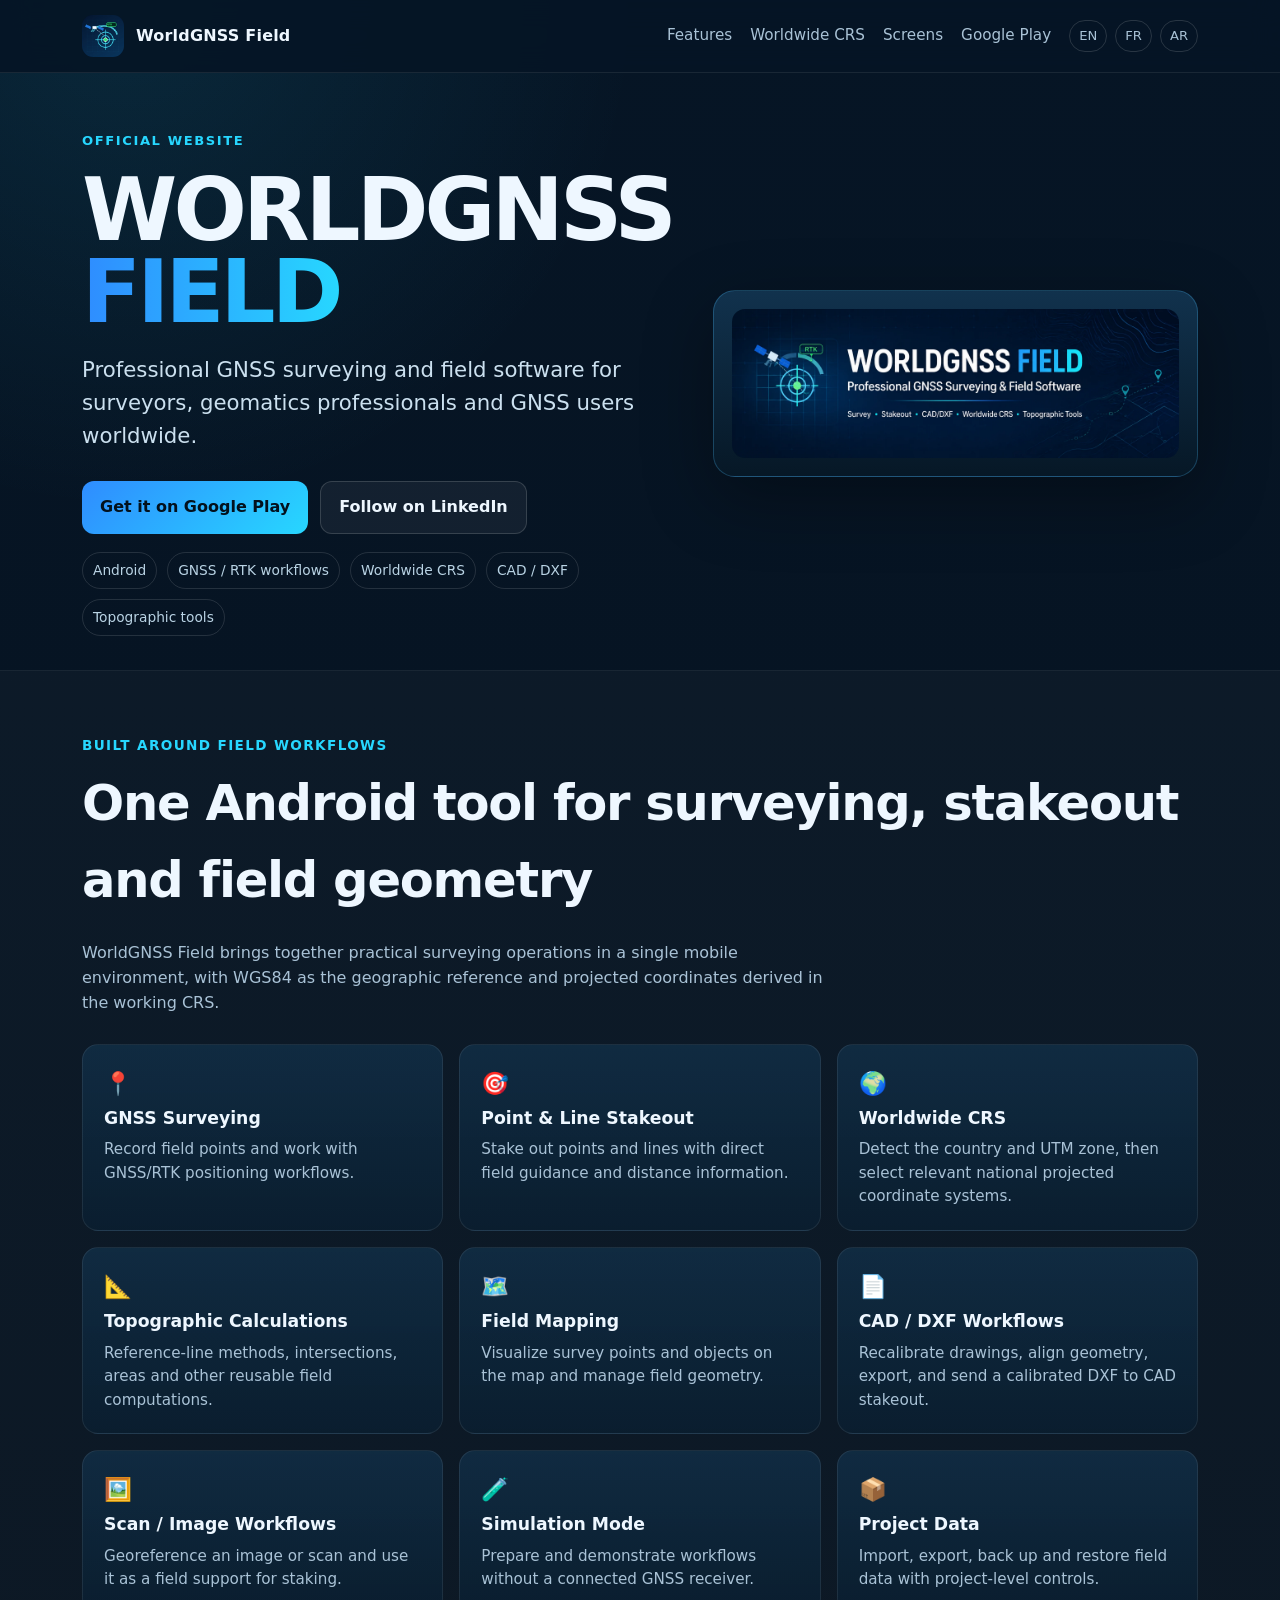
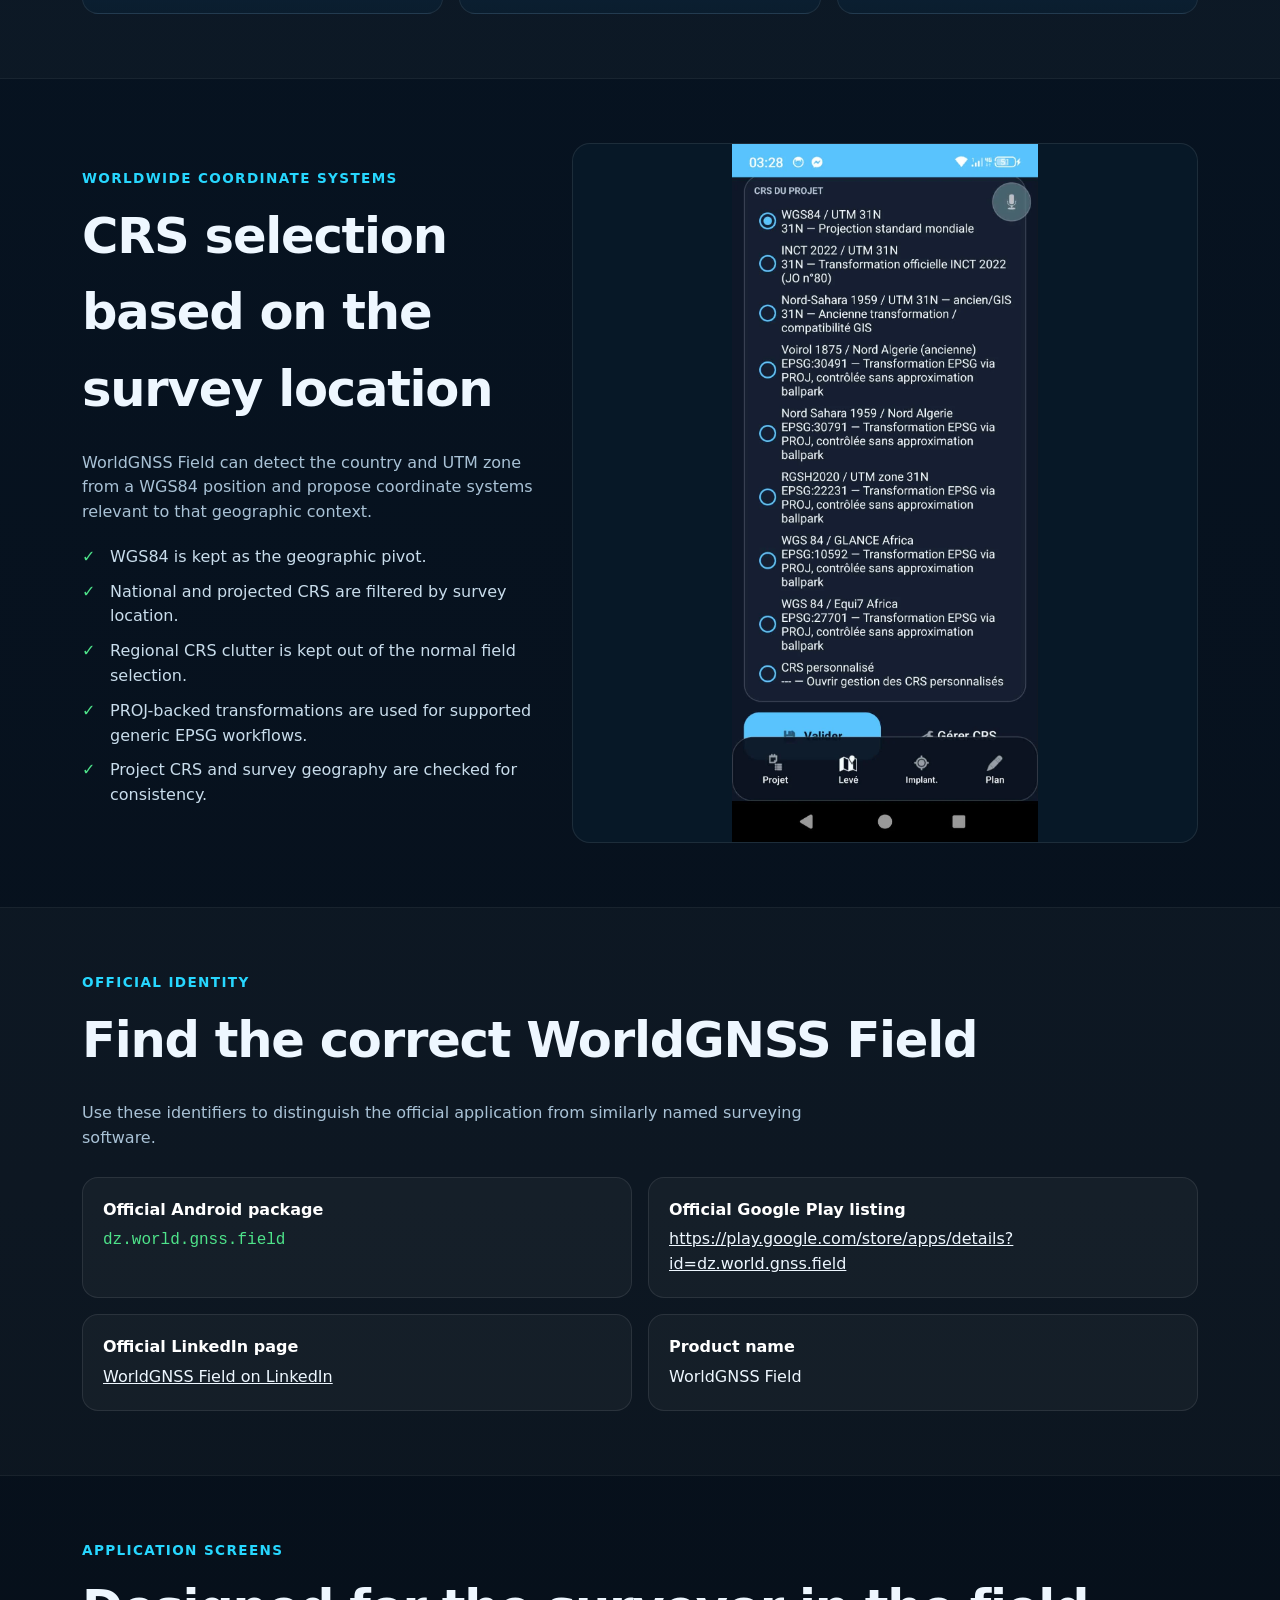
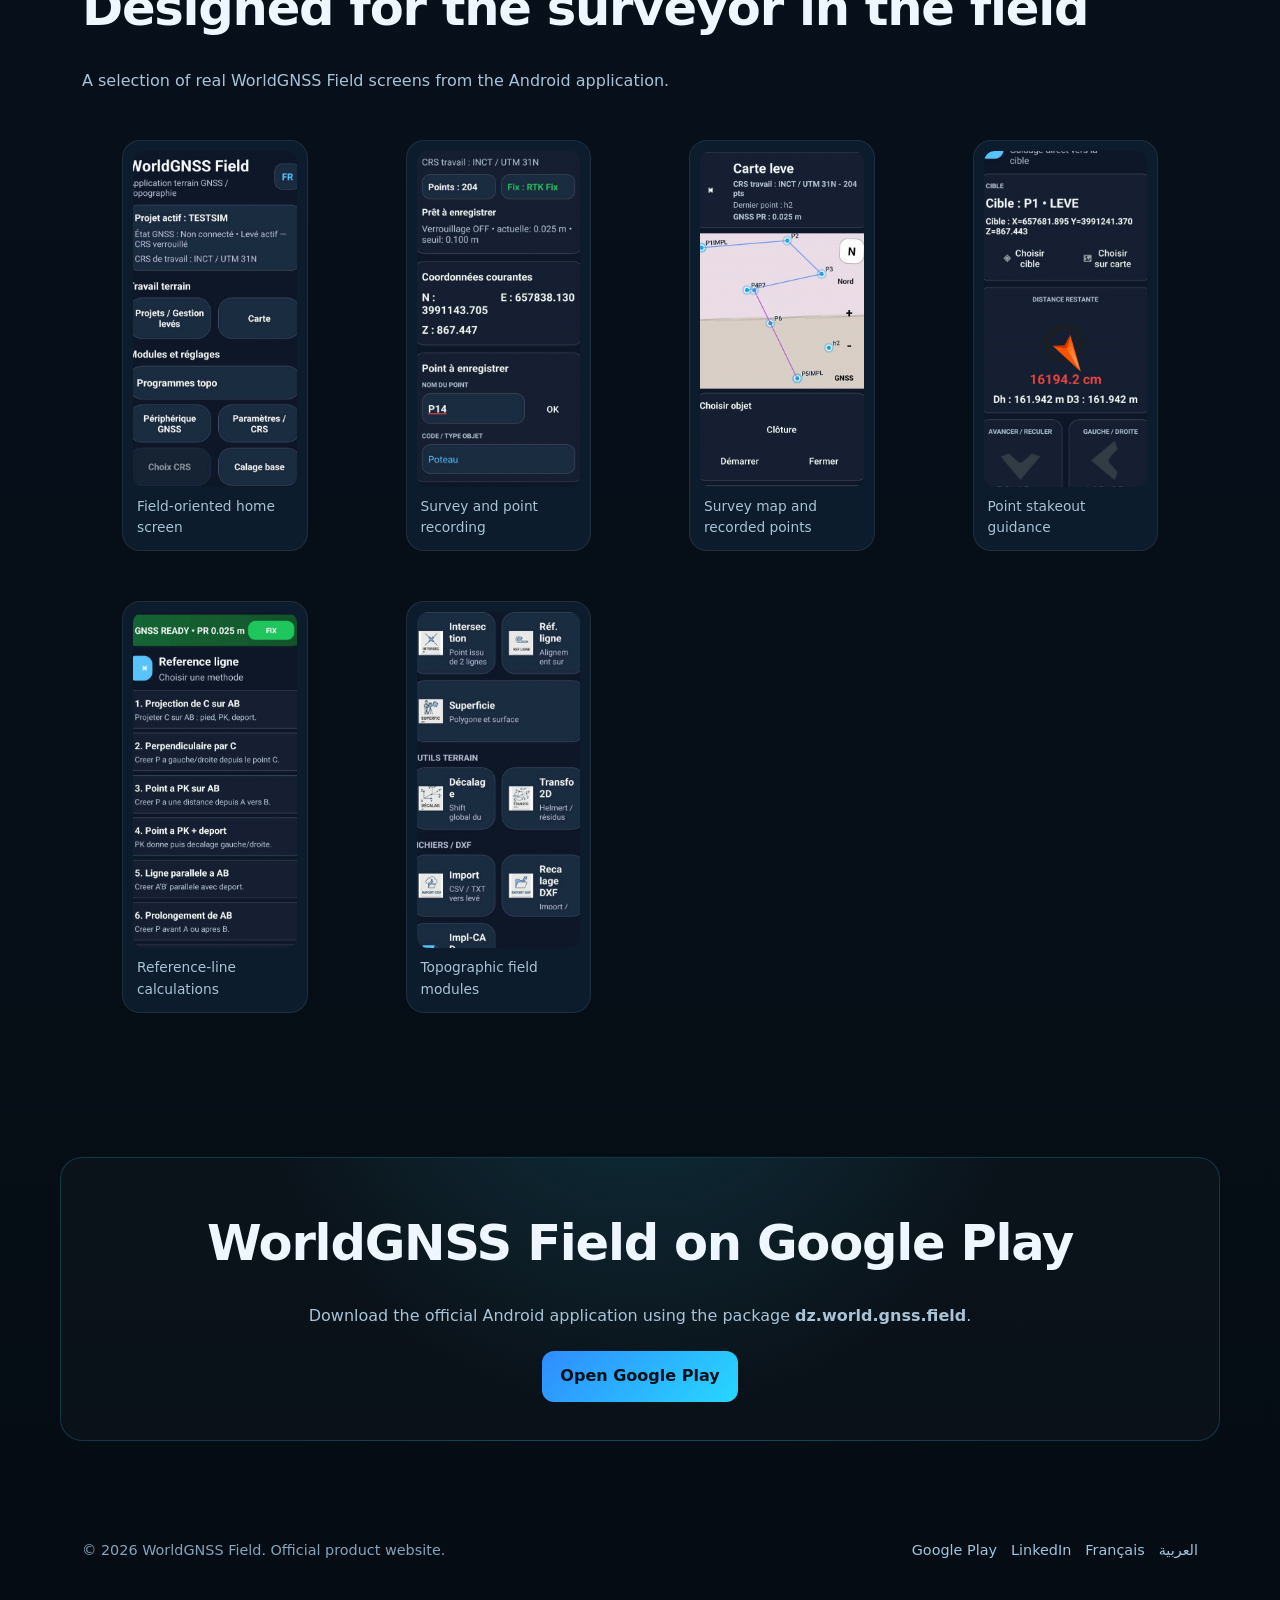
==== index.html @ f7dcfae2 "Add files via upload Publish official WorldGNSS Field website" ====
<!doctype html>
<html lang="en" class="">
<head>
  <meta charset="utf-8">
  <meta name="viewport" content="width=device-width,initial-scale=1">
  <title>WorldGNSS Field — Professional GNSS Surveying & Field Software</title>
  <meta name="description" content="Official WorldGNSS Field website. Android GNSS surveying, stakeout, worldwide CRS, CAD/DXF workflows, topographic calculations and field mapping.">
  <meta name="theme-color" content="#061525">
  <meta name="robots" content="index,follow,max-image-preview:large">
  <meta property="og:type" content="website">
  <meta property="og:title" content="WorldGNSS Field — Professional GNSS Surveying & Field Software">
  <meta property="og:description" content="Official WorldGNSS Field website. Android GNSS surveying, stakeout, worldwide CRS, CAD/DXF workflows, topographic calculations and field mapping.">
  <meta property="og:image" content="assets/img/worldgnss-banner.png">
  <meta property="og:site_name" content="WorldGNSS Field">
  <meta name="twitter:card" content="summary_large_image">
  <link rel="icon" href="favicon.png">
  <link rel="stylesheet" href="assets/css/style.css">
  <link rel="alternate" hreflang="en" href="index.html">
  <link rel="alternate" hreflang="fr" href="fr.html">
  <link rel="alternate" hreflang="ar" href="ar.html">
  <link rel="alternate" hreflang="x-default" href="index.html">
  <script type="application/ld+json">
{
  "@context": "https://schema.org",
  "@type": "SoftwareApplication",
  "name": "WorldGNSS Field",
  "applicationCategory": "BusinessApplication",
  "applicationSubCategory": "Surveying and Geomatics",
  "operatingSystem": "Android",
  "description": "Professional Android field software for GNSS surveying, stakeout, worldwide coordinate reference systems, CAD/DXF workflows, topographic calculations and field mapping.",
  "downloadUrl": "https://play.google.com/store/apps/details?id=dz.world.gnss.field",
  "installUrl": "https://play.google.com/store/apps/details?id=dz.world.gnss.field",
  "sameAs": [
    "https://play.google.com/store/apps/details?id=dz.world.gnss.field",
    "https://www.linkedin.com/company/worldgnss-field-app/"
  ],
  "identifier": {
    "@type": "PropertyValue",
    "propertyID": "Android package",
    "value": "dz.world.gnss.field"
  }
}
  </script>
</head>
<body class="">

<header class="topbar">
  <div class="wrap nav">
    <a class="brand" href="index.html">
      <img src="assets/img/worldgnss-icon.webp" alt="WorldGNSS Field icon">
      <span>WorldGNSS Field</span>
    </a>
    <nav class="navlinks" aria-label="Main navigation">
      <a href="#features">Features</a>
      <a href="#crs">Worldwide CRS</a>
      <a href="#screens">Screens</a>
      <a class="keep" href="https://play.google.com/store/apps/details?id=dz.world.gnss.field" rel="noopener">Google Play</a>
      <span class="langs">
        <a href="index.html">EN</a><a href="fr.html">FR</a><a href="ar.html">AR</a>
      </span>
    </nav>
  </div>
</header>

<main>
<section class="hero"><div class="wrap hero-grid">
  <div>
    <div class="eyebrow">Official website</div>
    <h1>WORLDGNSS <span>FIELD</span></h1>
    <p class="lead">Professional GNSS surveying and field software for surveyors, geomatics professionals and GNSS users worldwide.</p>
    <div class="cta">
      <a class="btn primary" href="https://play.google.com/store/apps/details?id=dz.world.gnss.field" rel="noopener">Get it on Google Play</a>
      <a class="btn secondary" href="https://www.linkedin.com/company/worldgnss-field-app/" rel="noopener">Follow on LinkedIn</a>
    </div>
    <div class="badges">
      <span class="badge">Android</span><span class="badge">GNSS / RTK workflows</span><span class="badge">Worldwide CRS</span><span class="badge">CAD / DXF</span><span class="badge">Topographic tools</span>
    </div>
  </div>
  <div class="hero-card"><img src="assets/img/worldgnss-banner.webp" alt="WorldGNSS Field professional GNSS surveying and field software"></div>
</div></section>

<section class="section alt" id="features"><div class="wrap">
  <div class="kicker">Built around field workflows</div>
  <h2>One Android tool for surveying, stakeout and field geometry</h2>
  <p class="sub">WorldGNSS Field brings together practical surveying operations in a single mobile environment, with WGS84 as the geographic reference and projected coordinates derived in the working CRS.</p>
  <div class="features">
    <article class="feature"><div class="icon">📍</div><h3>GNSS Surveying</h3><p>Record field points and work with GNSS/RTK positioning workflows.</p></article>
    <article class="feature"><div class="icon">🎯</div><h3>Point & Line Stakeout</h3><p>Stake out points and lines with direct field guidance and distance information.</p></article>
    <article class="feature"><div class="icon">🌍</div><h3>Worldwide CRS</h3><p>Detect the country and UTM zone, then select relevant national projected coordinate systems.</p></article>
    <article class="feature"><div class="icon">📐</div><h3>Topographic Calculations</h3><p>Reference-line methods, intersections, areas and other reusable field computations.</p></article>
    <article class="feature"><div class="icon">🗺️</div><h3>Field Mapping</h3><p>Visualize survey points and objects on the map and manage field geometry.</p></article>
    <article class="feature"><div class="icon">📄</div><h3>CAD / DXF Workflows</h3><p>Recalibrate drawings, align geometry, export, and send a calibrated DXF to CAD stakeout.</p></article>
    <article class="feature"><div class="icon">🖼️</div><h3>Scan / Image Workflows</h3><p>Georeference an image or scan and use it as a field support for staking.</p></article>
    <article class="feature"><div class="icon">🧪</div><h3>Simulation Mode</h3><p>Prepare and demonstrate workflows without a connected GNSS receiver.</p></article>
    <article class="feature"><div class="icon">📦</div><h3>Project Data</h3><p>Import, export, back up and restore field data with project-level controls.</p></article>
  </div>
</div></section>

<section class="section" id="crs"><div class="wrap worldwide">
  <div>
    <div class="kicker">Worldwide coordinate systems</div>
    <h2>CRS selection based on the survey location</h2>
    <p class="sub">WorldGNSS Field can detect the country and UTM zone from a WGS84 position and propose coordinate systems relevant to that geographic context.</p>
    <ul class="list">
      <li>WGS84 is kept as the geographic pivot.</li>
      <li>National and projected CRS are filtered by survey location.</li>
      <li>Regional CRS clutter is kept out of the normal field selection.</li>
      <li>PROJ-backed transformations are used for supported generic EPSG workflows.</li>
      <li>Project CRS and survey geography are checked for consistency.</li>
    </ul>
  </div>
  <img src="assets/img/07-worldwide-crs.webp" alt="WorldGNSS Field worldwide CRS selection screen">
</div></section>

<section class="section alt"><div class="wrap">
  <div class="kicker">Official identity</div>
  <h2>Find the correct WorldGNSS Field</h2>
  <p class="sub">Use these identifiers to distinguish the official application from similarly named surveying software.</p>
  <div class="identity">
    <div class="idbox"><strong>Official Android package</strong><code>dz.world.gnss.field</code></div>
    <div class="idbox"><strong>Official Google Play listing</strong><a href="https://play.google.com/store/apps/details?id=dz.world.gnss.field">https://play.google.com/store/apps/details?id=dz.world.gnss.field</a></div>
    <div class="idbox"><strong>Official LinkedIn page</strong><a href="https://www.linkedin.com/company/worldgnss-field-app/">WorldGNSS Field on LinkedIn</a></div>
    <div class="idbox"><strong>Product name</strong>WorldGNSS Field</div>
  </div>
</div></section>

<section class="section"><div class="wrap">
  <div class="kicker">Application screens</div>
  <h2>Designed for the surveyor in the field</h2>
  <p class="sub">A selection of real WorldGNSS Field screens from the Android application.</p>
  
<div class="gallery" id="screens">
  <figure class="shot"><img loading="lazy" src="assets/img/01-home.webp" alt="WorldGNSS Field home screen"><figcaption>Field-oriented home screen</figcaption></figure>
  <figure class="shot"><img loading="lazy" src="assets/img/02-survey.webp" alt="GNSS survey point screen"><figcaption>Survey and point recording</figcaption></figure>
  <figure class="shot"><img loading="lazy" src="assets/img/03-map.webp" alt="Survey map"><figcaption>Survey map and recorded points</figcaption></figure>
  <figure class="shot"><img loading="lazy" src="assets/img/04-stakeout.webp" alt="Point stakeout"><figcaption>Point stakeout guidance</figcaption></figure>
  <figure class="shot"><img loading="lazy" src="assets/img/05-reference-line.webp" alt="Reference line modes"><figcaption>Reference-line calculations</figcaption></figure>
  <figure class="shot"><img loading="lazy" src="assets/img/06-topo-modules.webp" alt="Topographic modules"><figcaption>Topographic field modules</figcaption></figure>
</div>

</div></section>

<section class="section"><div class="wrap finalcta">
  <h2>WorldGNSS Field on Google Play</h2>
  <p class="sub" style="margin:0 auto 22px">Download the official Android application using the package <strong>dz.world.gnss.field</strong>.</p>
  <a class="btn primary" href="https://play.google.com/store/apps/details?id=dz.world.gnss.field" rel="noopener">Open Google Play</a>
</div></section>
</main>
<footer><div class="wrap footer-grid">
  <div>© <span data-year></span> WorldGNSS Field. Official product website.</div>
  <div class="smalllinks"><a href="https://play.google.com/store/apps/details?id=dz.world.gnss.field">Google Play</a><a href="https://www.linkedin.com/company/worldgnss-field-app/">LinkedIn</a><a href="fr.html">Français</a><a href="ar.html">العربية</a></div>
</div></footer>

<script src="assets/js/site.js"></script>
</body>
</html>
---- assets/css/style.css ----
:root{
  --bg:#061525;
  --bg2:#0a2035;
  --panel:#0d253b;
  --panel2:#102d47;
  --line:#1d4d6d;
  --text:#eef7ff;
  --muted:#a9c2d6;
  --cyan:#27d7ff;
  --blue:#2f8cff;
  --green:#4ee38a;
  --max:1160px;
}
*{box-sizing:border-box}
html{scroll-behavior:smooth}
body{
  margin:0;
  font-family:Inter,ui-sans-serif,system-ui,-apple-system,BlinkMacSystemFont,"Segoe UI",Roboto,Arial,sans-serif;
  background:
    radial-gradient(circle at 10% 0%, rgba(39,215,255,.10), transparent 32rem),
    linear-gradient(180deg,var(--bg),#07111d 58%,#050c13);
  color:var(--text);
  line-height:1.55;
}
a{color:inherit}
.wrap{max-width:var(--max);margin:auto;padding:0 22px}
.topbar{
  position:sticky;top:0;z-index:20;
  background:rgba(6,21,37,.92);backdrop-filter:blur(14px);
  border-bottom:1px solid rgba(255,255,255,.08)
}
.nav{display:flex;align-items:center;justify-content:space-between;gap:20px;min-height:72px}
.brand{display:flex;align-items:center;gap:12px;text-decoration:none;font-weight:800;letter-spacing:.2px}
.brand img{width:42px;height:42px;border-radius:11px}
.navlinks{display:flex;align-items:center;gap:18px;flex-wrap:wrap;justify-content:flex-end}
.navlinks a{text-decoration:none;color:var(--muted);font-size:.95rem}
.navlinks a:hover{color:var(--text)}
.langs{display:flex;gap:8px}
.langs a{border:1px solid rgba(255,255,255,.14);padding:5px 9px;border-radius:999px;font-size:.82rem}
.hero{padding:58px 0 34px}
.hero-grid{display:grid;grid-template-columns:1.1fr .9fr;gap:38px;align-items:center}
.eyebrow{color:var(--cyan);font-weight:700;text-transform:uppercase;letter-spacing:.12em;font-size:.82rem}
h1{font-size:clamp(2.6rem,7vw,5.4rem);line-height:.95;margin:.2em 0 .22em;letter-spacing:-.045em}
h1 span{background:linear-gradient(90deg,#2f8cff,#27d7ff);-webkit-background-clip:text;background-clip:text;color:transparent}
.lead{font-size:clamp(1.06rem,2vw,1.33rem);color:#cbe0ef;max-width:760px}
.cta{display:flex;gap:12px;flex-wrap:wrap;margin:28px 0 14px}
.btn{
  display:inline-flex;align-items:center;justify-content:center;gap:9px;
  padding:13px 18px;border-radius:12px;text-decoration:none;font-weight:750;
  border:1px solid rgba(255,255,255,.15)
}
.btn.primary{background:linear-gradient(135deg,var(--blue),var(--cyan));color:#03111d;border:none}
.btn.secondary{background:rgba(255,255,255,.055)}
.badges{display:flex;gap:10px;flex-wrap:wrap;margin-top:18px}
.badge{font-size:.86rem;color:#b9d3e4;border:1px solid rgba(255,255,255,.12);border-radius:999px;padding:7px 10px}
.hero-card{
  background:linear-gradient(180deg,rgba(19,53,82,.9),rgba(7,24,39,.9));
  border:1px solid rgba(77,193,255,.25);
  border-radius:22px;padding:18px;box-shadow:0 22px 70px rgba(0,0,0,.32)
}
.hero-card img{width:100%;display:block;border-radius:13px}
.section{padding:64px 0}
.section.alt{background:rgba(255,255,255,.022);border-top:1px solid rgba(255,255,255,.05);border-bottom:1px solid rgba(255,255,255,.05)}
.kicker{color:var(--cyan);font-weight:800;font-size:.85rem;text-transform:uppercase;letter-spacing:.1em}
h2{font-size:clamp(1.9rem,4vw,3.1rem);margin:.18em 0 .45em;letter-spacing:-.025em}
.sub{color:var(--muted);max-width:760px}
.features{display:grid;grid-template-columns:repeat(3,1fr);gap:16px;margin-top:28px}
.feature{background:linear-gradient(180deg,rgba(18,50,76,.72),rgba(10,31,49,.82));border:1px solid rgba(255,255,255,.08);padding:21px;border-radius:16px}
.feature h3{margin:4px 0 7px;font-size:1.08rem}
.feature p{margin:0;color:var(--muted);font-size:.95rem}
.feature .icon{font-size:1.4rem}
.identity{
  display:grid;grid-template-columns:1fr 1fr;gap:16px;margin-top:26px
}
.idbox{border:1px solid rgba(255,255,255,.09);background:rgba(255,255,255,.035);border-radius:16px;padding:20px}
.idbox strong{display:block;color:#fff;margin-bottom:5px}
.idbox code{color:var(--green);font-family:ui-monospace,SFMono-Regular,Consolas,monospace}
.gallery{display:grid;grid-template-columns:repeat(4,1fr);gap:18px;margin-top:30px}
.shot{background:#0c1c2c;border:1px solid rgba(255,255,255,.08);border-radius:18px;padding:10px;overflow:hidden}
.shot img{width:100%;display:block;border-radius:11px;aspect-ratio:9/18.5;object-fit:cover;object-position:top}
.shot.wide img{aspect-ratio:auto;max-height:620px;object-fit:contain;background:#081521}
.shot figcaption{font-size:.86rem;color:var(--muted);padding:9px 4px 2px}
.worldwide{display:grid;grid-template-columns:.85fr 1.15fr;gap:28px;align-items:center}
.worldwide img{width:100%;max-height:700px;object-fit:contain;border-radius:18px;border:1px solid rgba(255,255,255,.09);background:#071827}
.list{padding:0;margin:20px 0 0;list-style:none}
.list li{margin:10px 0;padding-left:28px;position:relative;color:#c9ddec}
.list li:before{content:"✓";position:absolute;left:0;color:var(--green);font-weight:900}
.finalcta{text-align:center;border:1px solid rgba(39,215,255,.2);background:radial-gradient(circle at 50% -50%,rgba(39,215,255,.16),transparent 55%),rgba(255,255,255,.025);border-radius:22px;padding:38px 22px}
footer{padding:34px 0 50px;color:#85a4ba;font-size:.9rem}
.footer-grid{display:flex;justify-content:space-between;gap:18px;flex-wrap:wrap}
.smalllinks{display:flex;gap:14px;flex-wrap:wrap}
.smalllinks a{color:#9fc4dd;text-decoration:none}
.rtl{direction:rtl;text-align:right}
.rtl .hero-grid,.rtl .worldwide{direction:rtl}
.rtl .list li{padding-left:0;padding-right:28px}
.rtl .list li:before{left:auto;right:0}
@media(max-width:900px){
  .hero-grid,.worldwide{grid-template-columns:1fr}
  .features{grid-template-columns:repeat(2,1fr)}
  .gallery{grid-template-columns:repeat(2,1fr)}
  .identity{grid-template-columns:1fr}
}
@media(max-width:560px){
  .nav{align-items:flex-start;padding:13px 0}
  .navlinks{gap:9px}
  .navlinks>a:not(.keep){display:none}
  .hero{padding-top:36px}
  .features,.gallery{grid-template-columns:1fr}
  .shot img{max-height:690px;object-fit:contain;background:#071827}
}
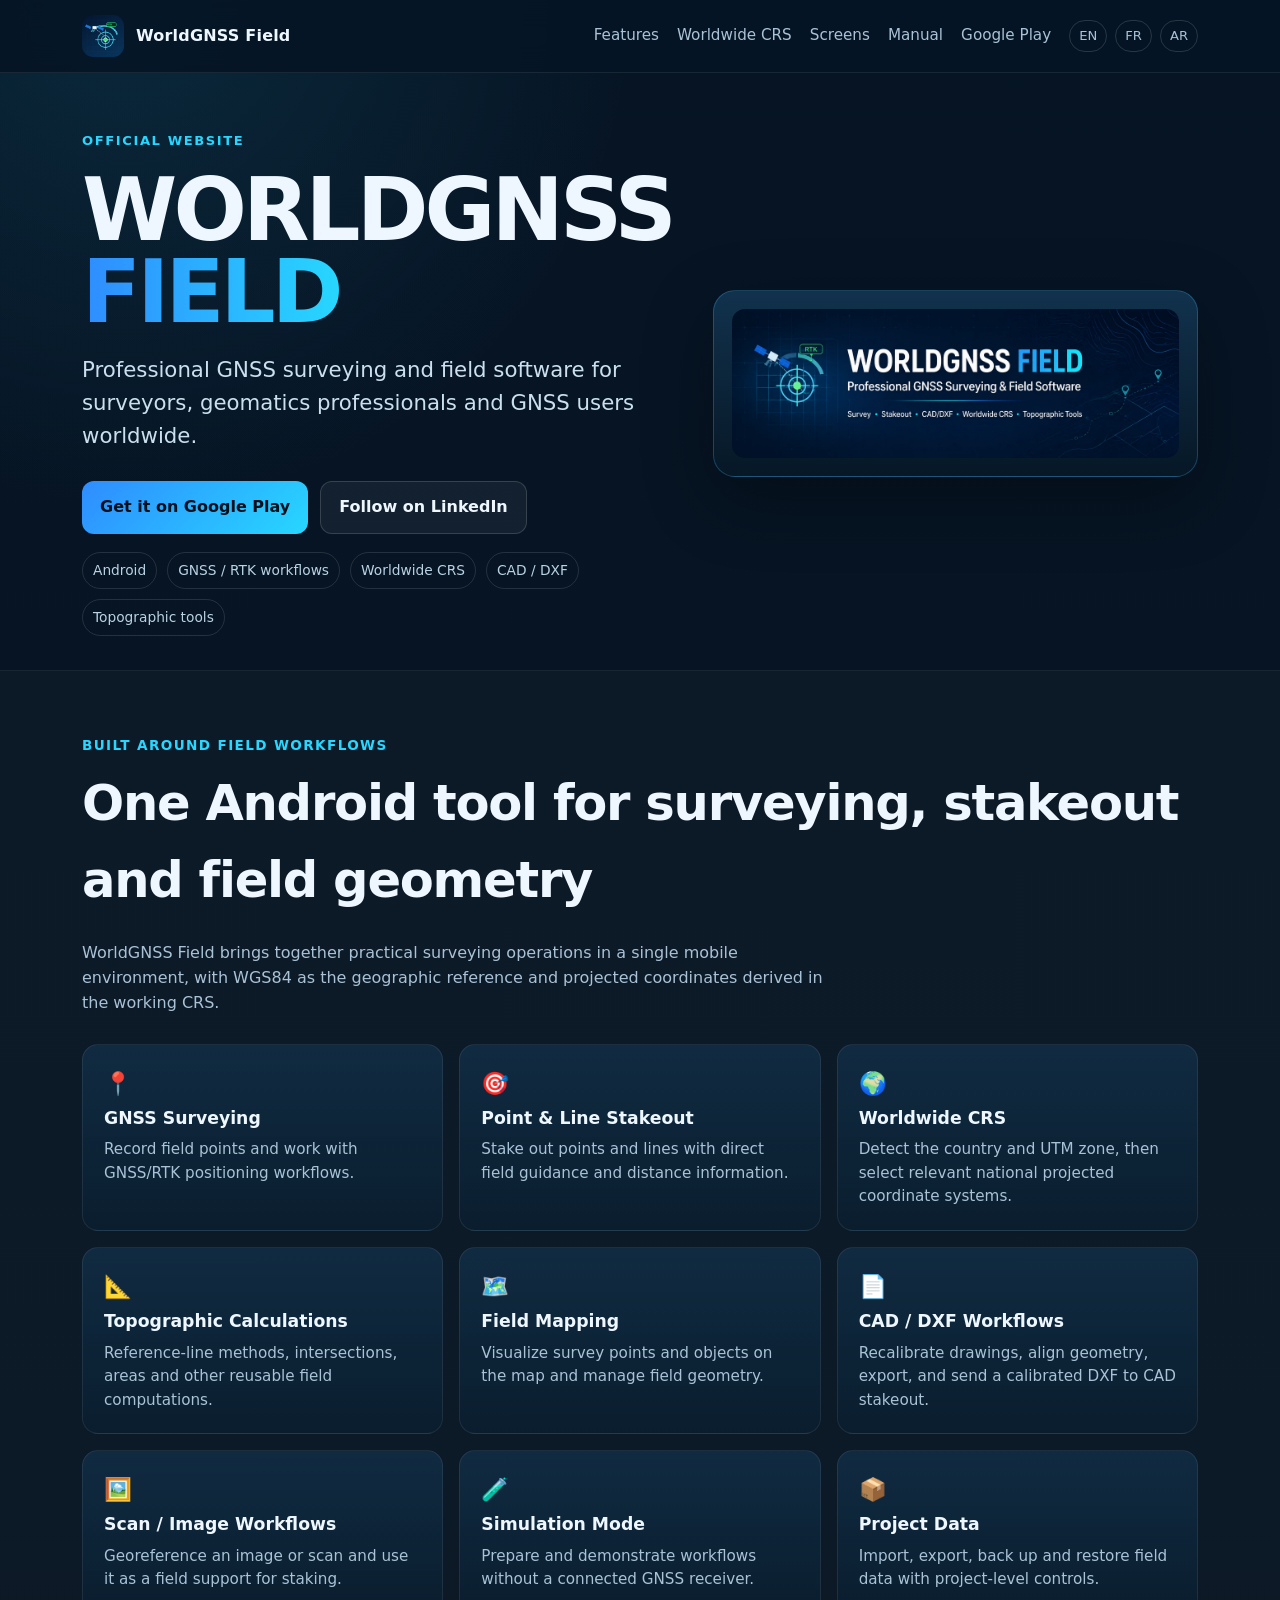
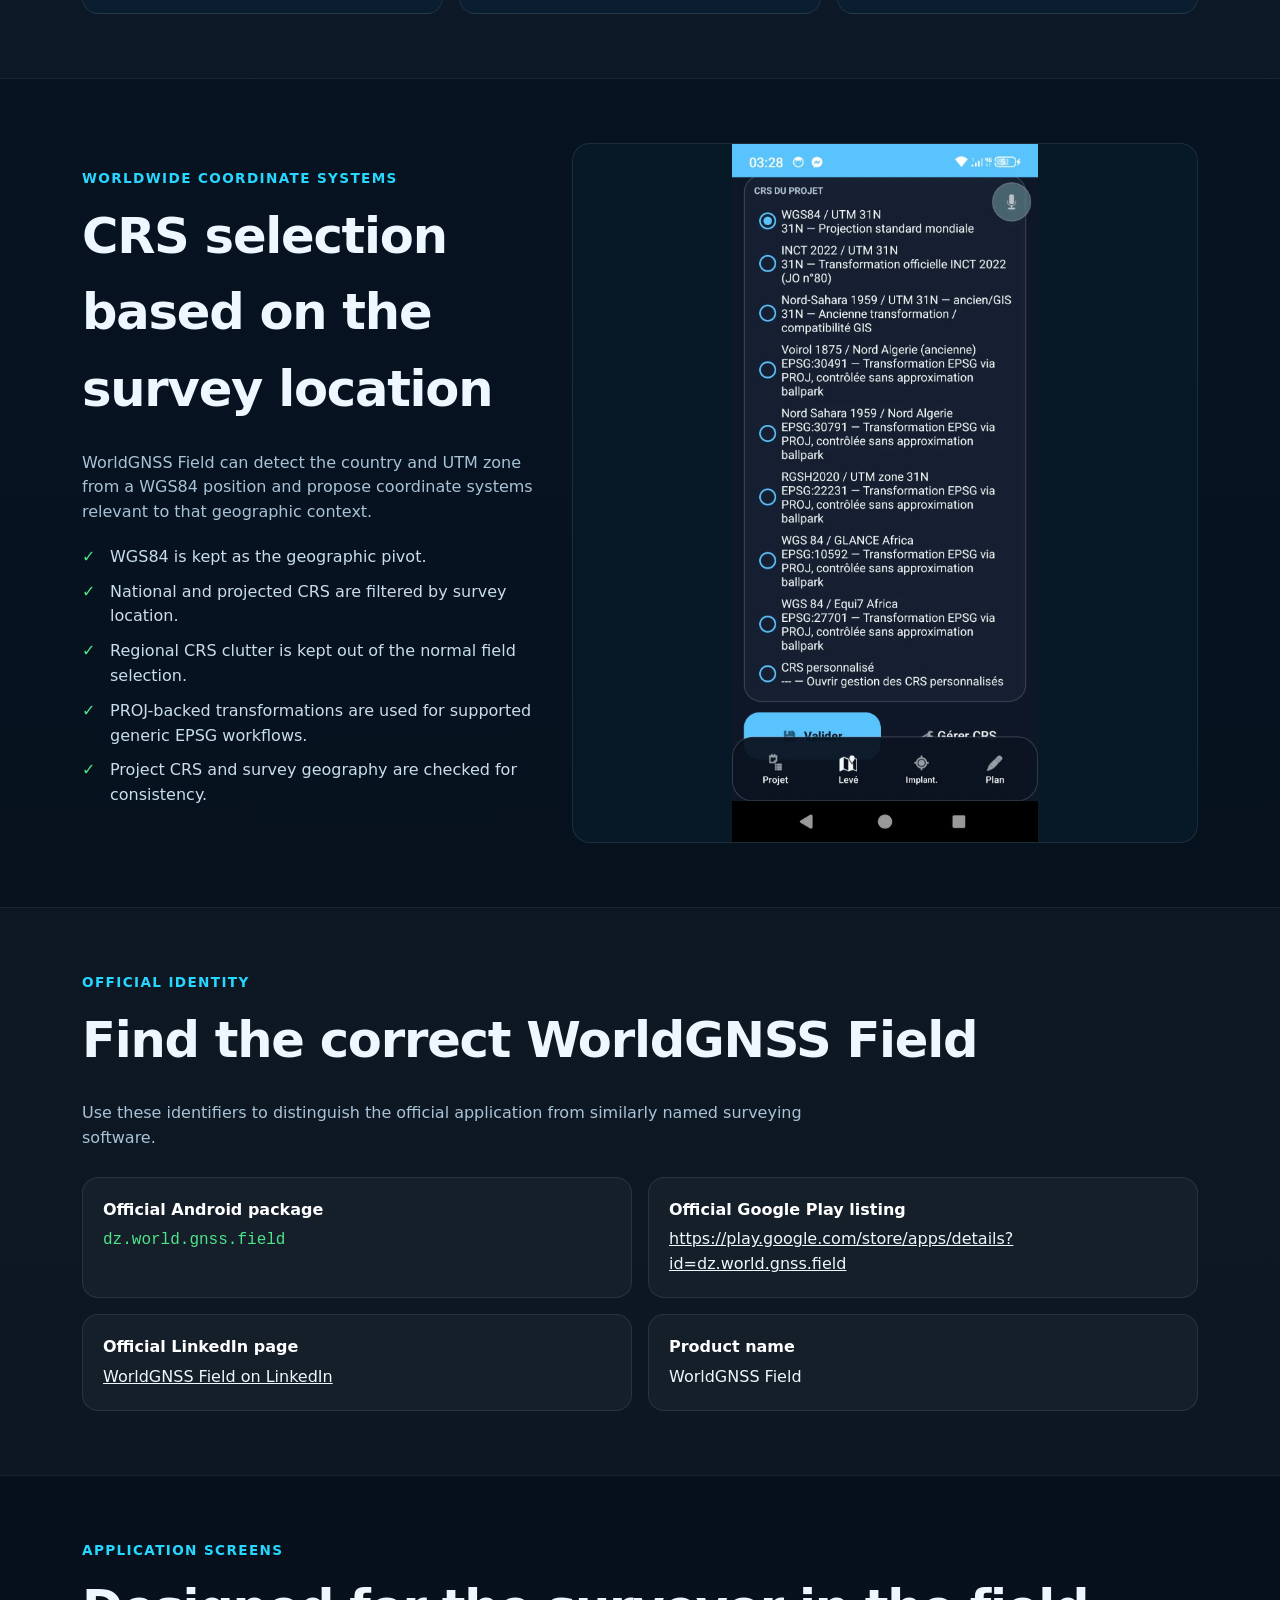
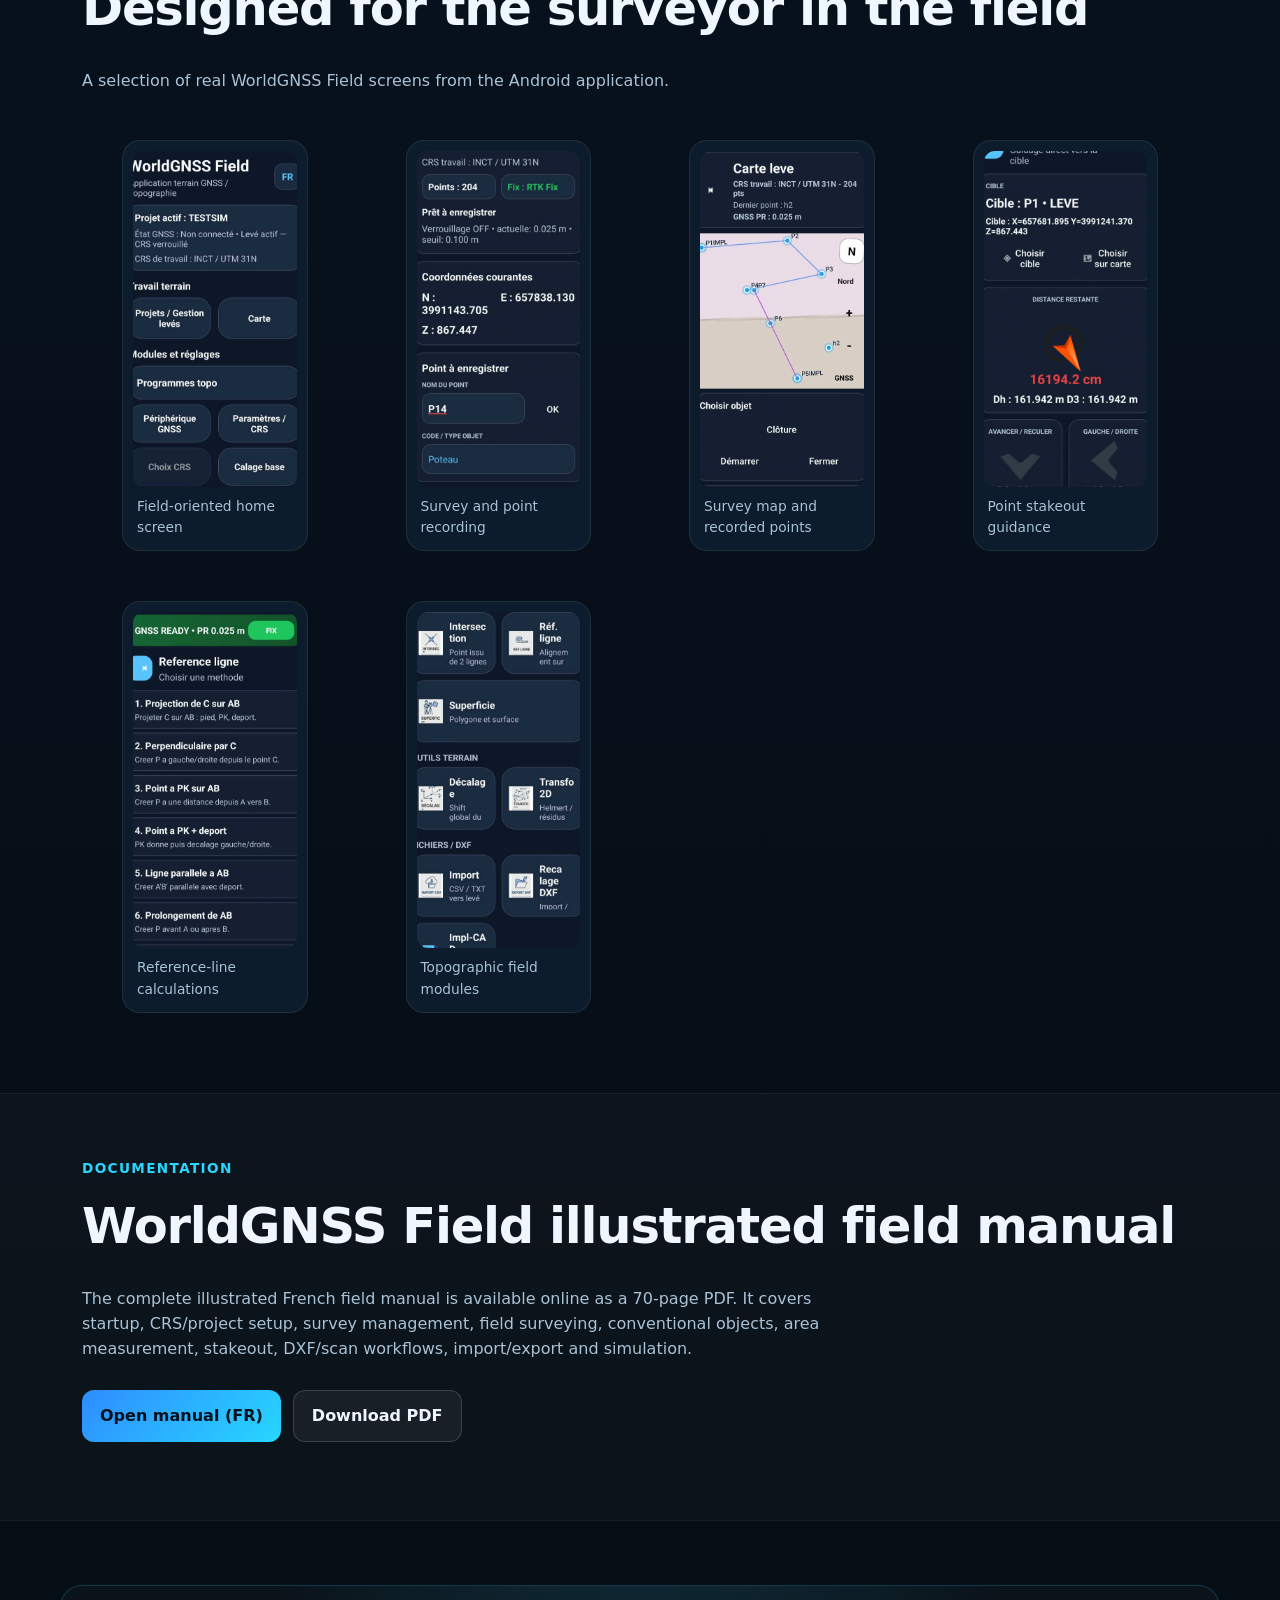
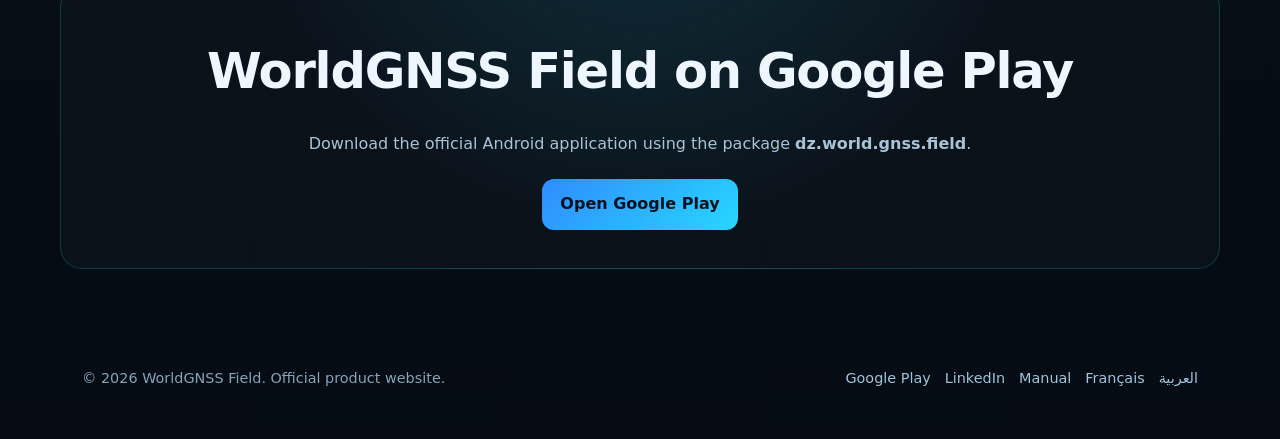
==== commit 11826b15: "Add files via upload WORLDGNSS FIELD — AJOUT DU MANUEL AU SITE  Dans GitHub > ramat82/worldgnss-fi" ====
--- a/index.html
+++ b/index.html
@@ -54,6 +54,7 @@
       <a href="#features">Features</a>
       <a href="#crs">Worldwide CRS</a>
       <a href="#screens">Screens</a>
+      <a href="#manual">Manual</a>
       <a class="keep" href="https://play.google.com/store/apps/details?id=dz.world.gnss.field" rel="noopener">Google Play</a>
       <span class="langs">
         <a href="index.html">EN</a><a href="fr.html">FR</a><a href="ar.html">AR</a>
@@ -140,6 +141,17 @@
 
 </div></section>
 
+
+<section class="section alt" id="manual"><div class="wrap">
+  <div class="kicker">Documentation</div>
+  <h2>WorldGNSS Field illustrated field manual</h2>
+  <p class="sub">The complete illustrated French field manual is available online as a 70-page PDF. It covers startup, CRS/project setup, survey management, field surveying, conventional objects, area measurement, stakeout, DXF/scan workflows, import/export and simulation.</p>
+  <div class="cta">
+    <a class="btn primary" href="WorldGNSS_Field_Manuel_Terrain_FR_Illustre_Complet_1.1.pdf" target="_blank" rel="noopener">Open manual (FR)</a>
+    <a class="btn secondary" href="WorldGNSS_Field_Manuel_Terrain_FR_Illustre_Complet_1.1.pdf" download>Download PDF</a>
+  </div>
+</div></section>
+
 <section class="section"><div class="wrap finalcta">
   <h2>WorldGNSS Field on Google Play</h2>
   <p class="sub" style="margin:0 auto 22px">Download the official Android application using the package <strong>dz.world.gnss.field</strong>.</p>
@@ -148,7 +160,7 @@
 </main>
 <footer><div class="wrap footer-grid">
   <div>© <span data-year></span> WorldGNSS Field. Official product website.</div>
-  <div class="smalllinks"><a href="https://play.google.com/store/apps/details?id=dz.world.gnss.field">Google Play</a><a href="https://www.linkedin.com/company/worldgnss-field-app/">LinkedIn</a><a href="fr.html">Français</a><a href="ar.html">العربية</a></div>
+  <div class="smalllinks"><a href="https://play.google.com/store/apps/details?id=dz.world.gnss.field">Google Play</a><a href="https://www.linkedin.com/company/worldgnss-field-app/">LinkedIn</a><a href="WorldGNSS_Field_Manuel_Terrain_FR_Illustre_Complet_1.1.pdf">Manual</a><a href="fr.html">Français</a><a href="ar.html">العربية</a></div>
 </div></footer>
 
 <script src="assets/js/site.js"></script>
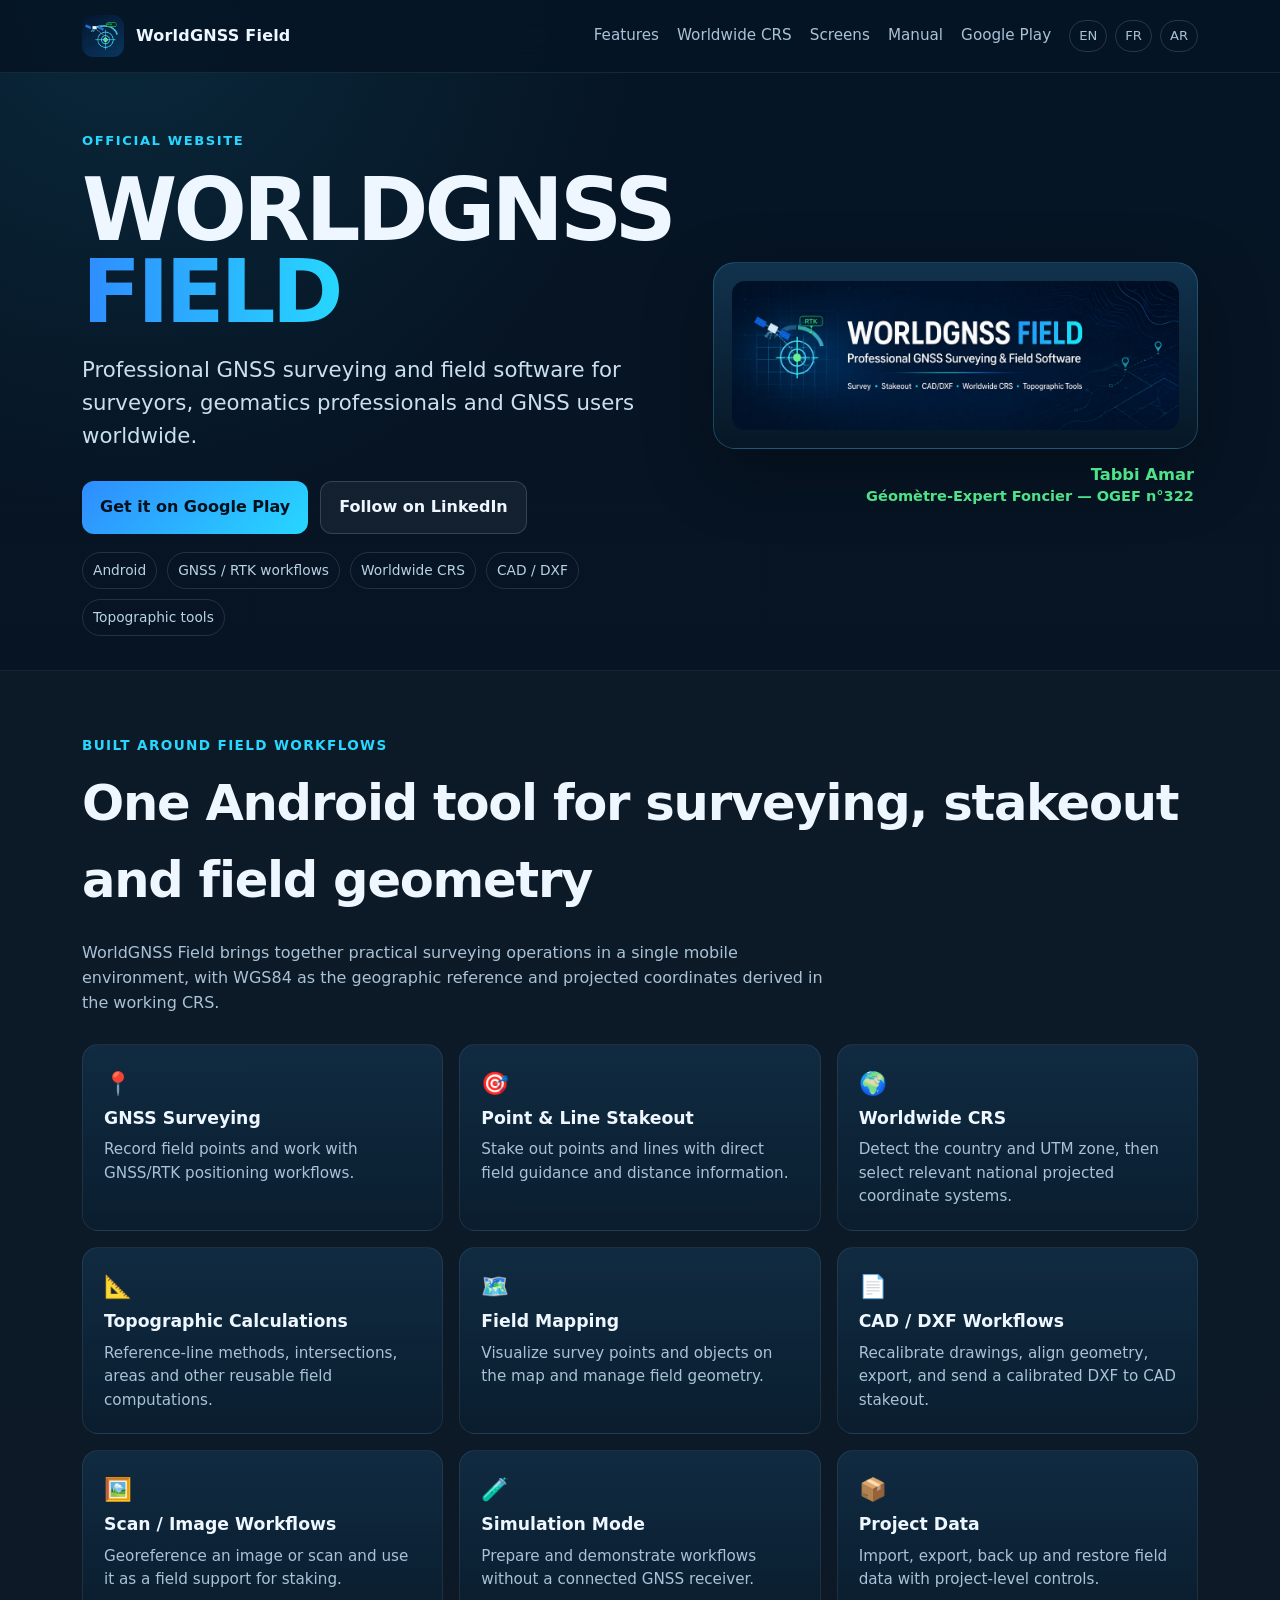
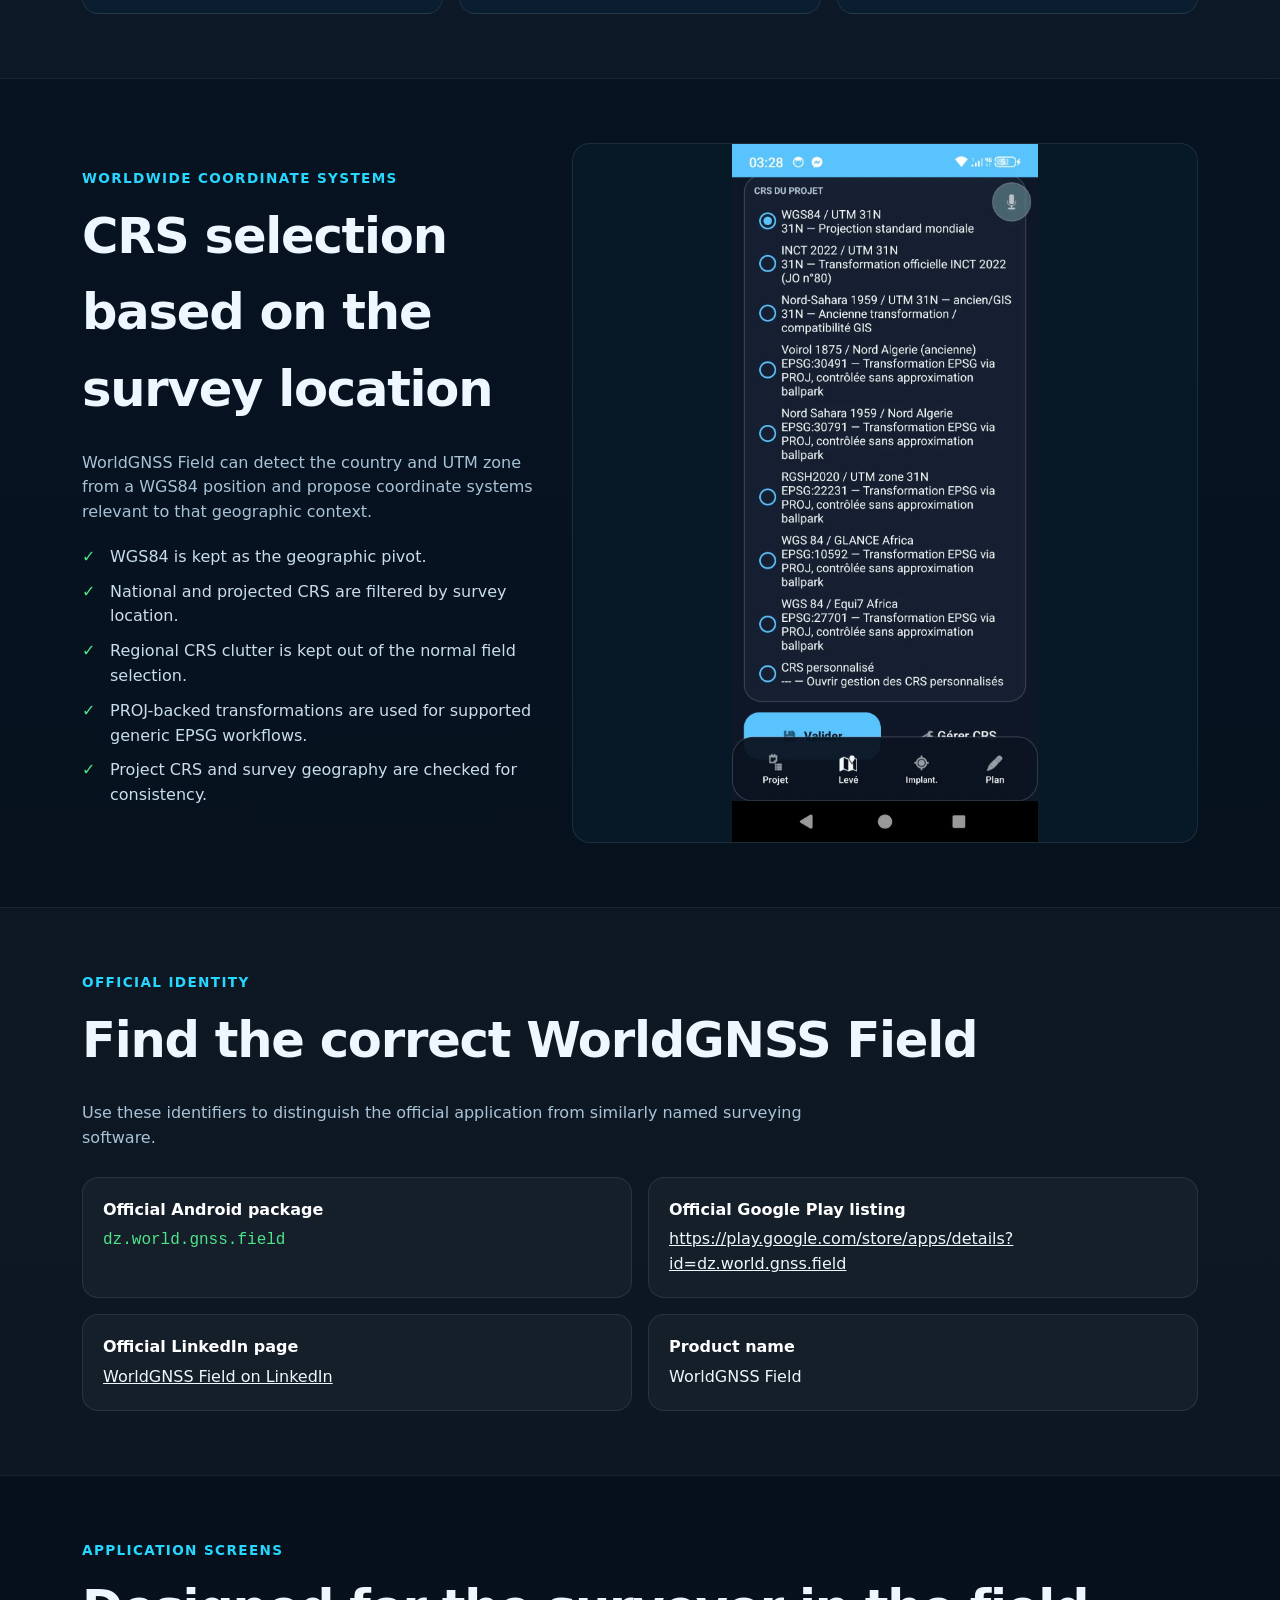
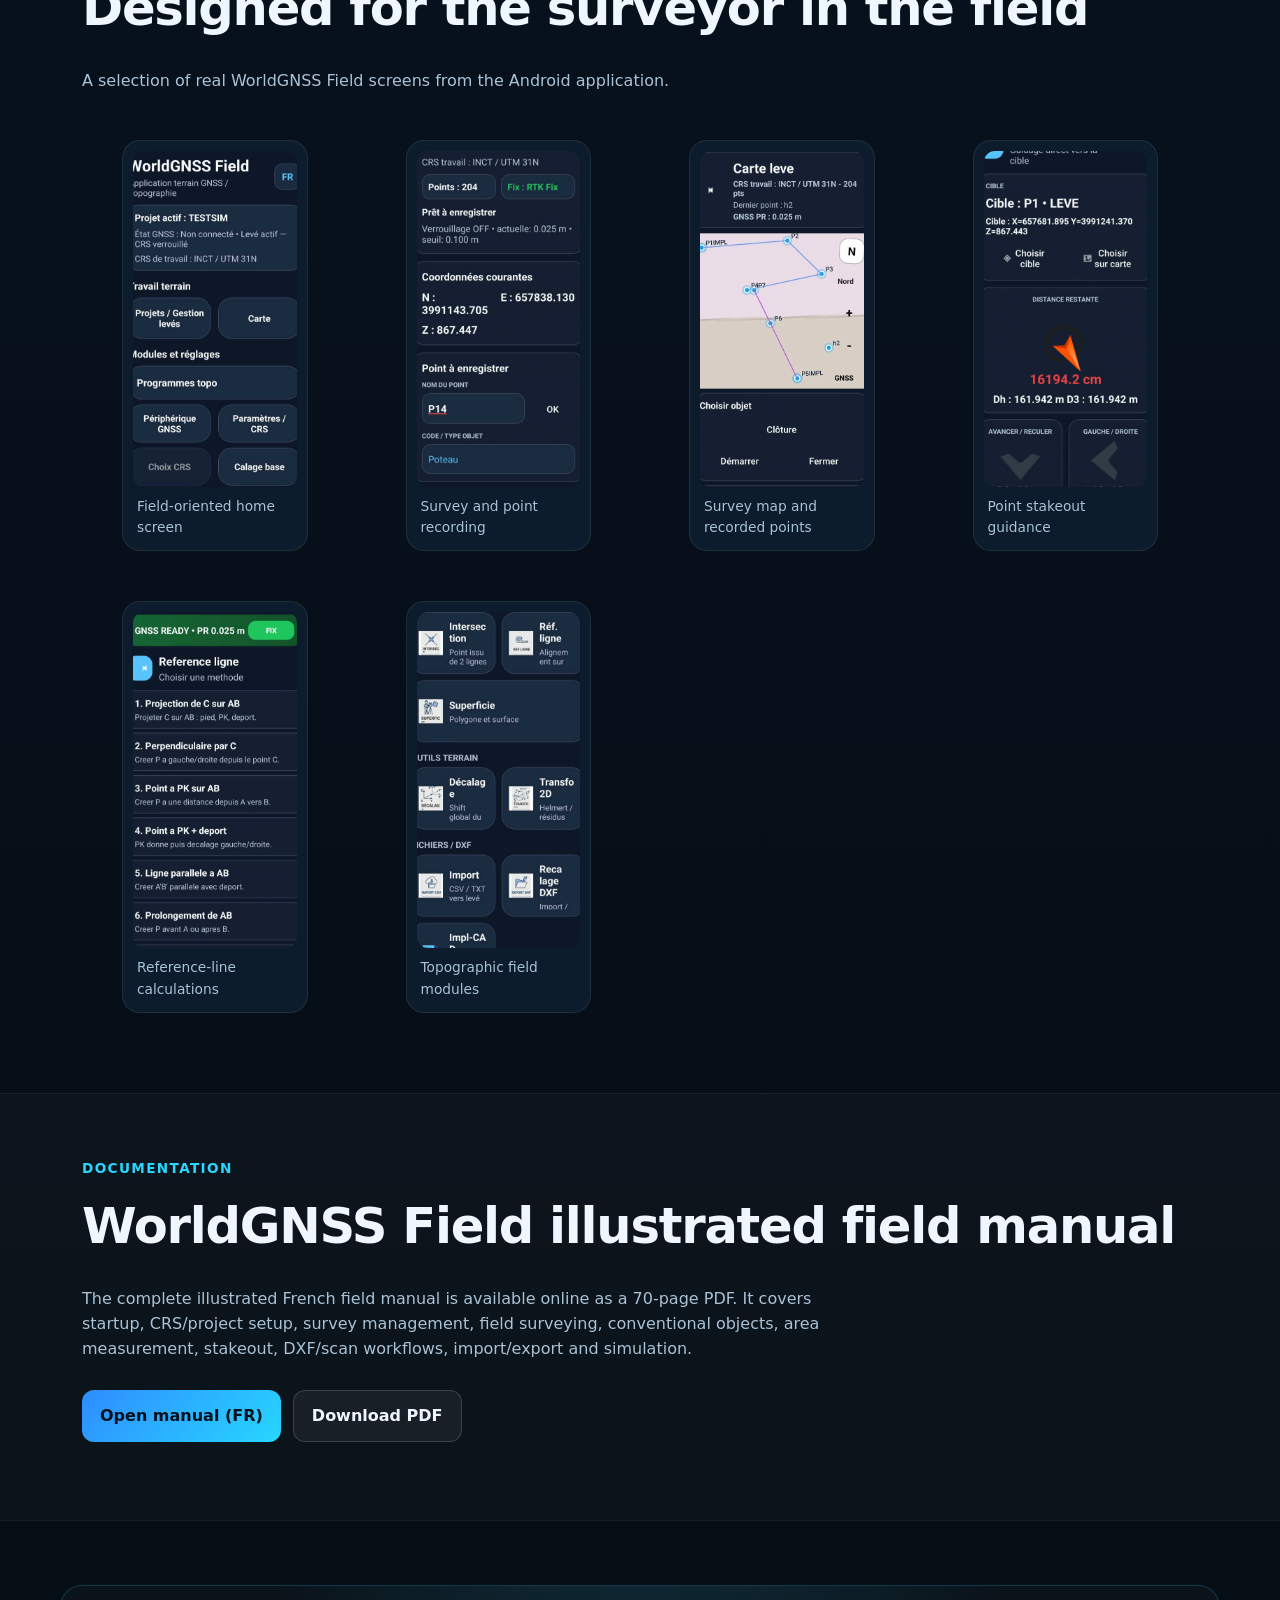
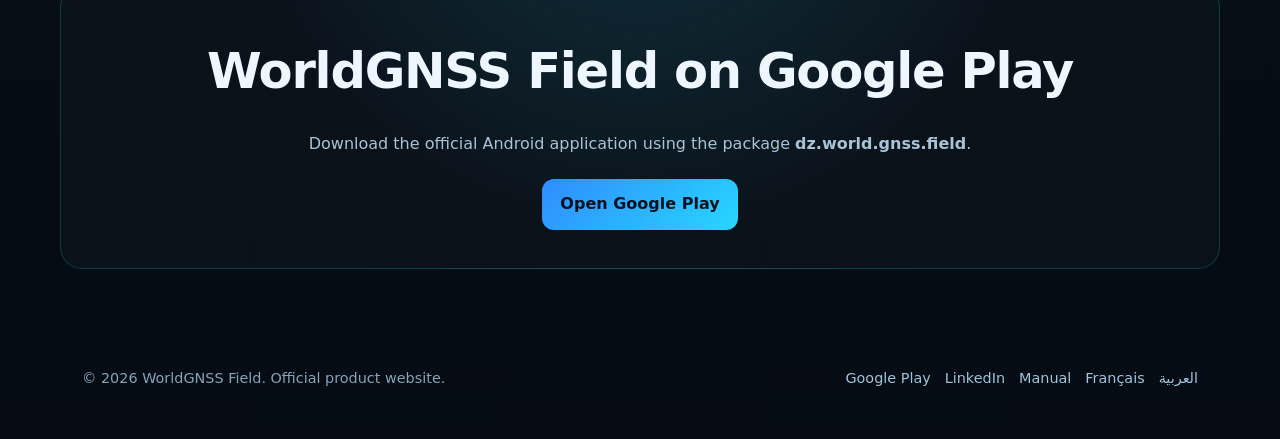
==== commit 308107fa: "Add files via upload" ====
--- a/index.html
+++ b/index.html
@@ -77,7 +77,13 @@
       <span class="badge">Android</span><span class="badge">GNSS / RTK workflows</span><span class="badge">Worldwide CRS</span><span class="badge">CAD / DXF</span><span class="badge">Topographic tools</span>
     </div>
   </div>
+  <div style="display:flex;flex-direction:column;gap:10px">
   <div class="hero-card"><img src="assets/img/worldgnss-banner.webp" alt="WorldGNSS Field professional GNSS surveying and field software"></div>
+  <div style="text-align:right;direction:ltr;line-height:1.3;padding:5px 4px 0">
+    <div style="color:#4ee38a;font-weight:900;font-size:1.02rem">Tabbi Amar</div>
+    <div style="color:#4ee38a;font-weight:800;font-size:.91rem;margin-top:2px">Géomètre-Expert Foncier — OGEF n°322</div>
+  </div>
+</div>
 </div></section>
 
 <section class="section alt" id="features"><div class="wrap">
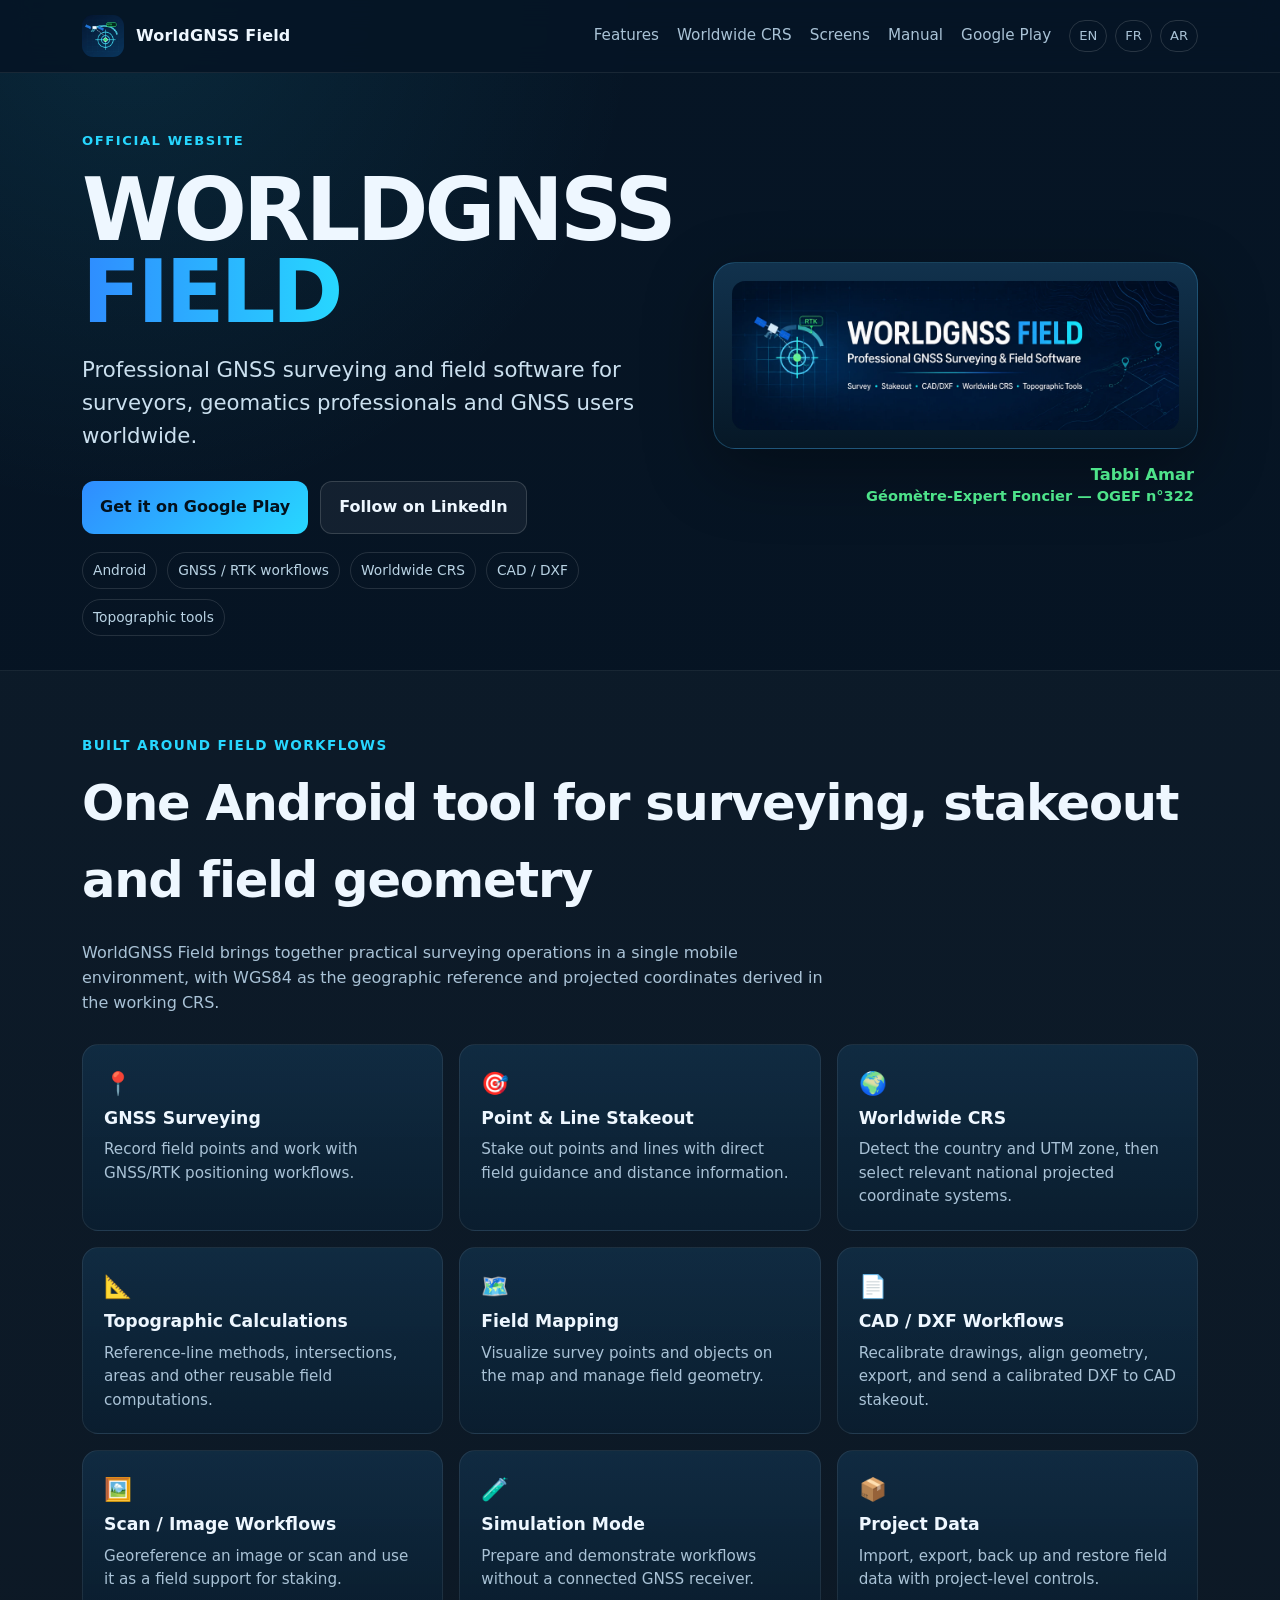
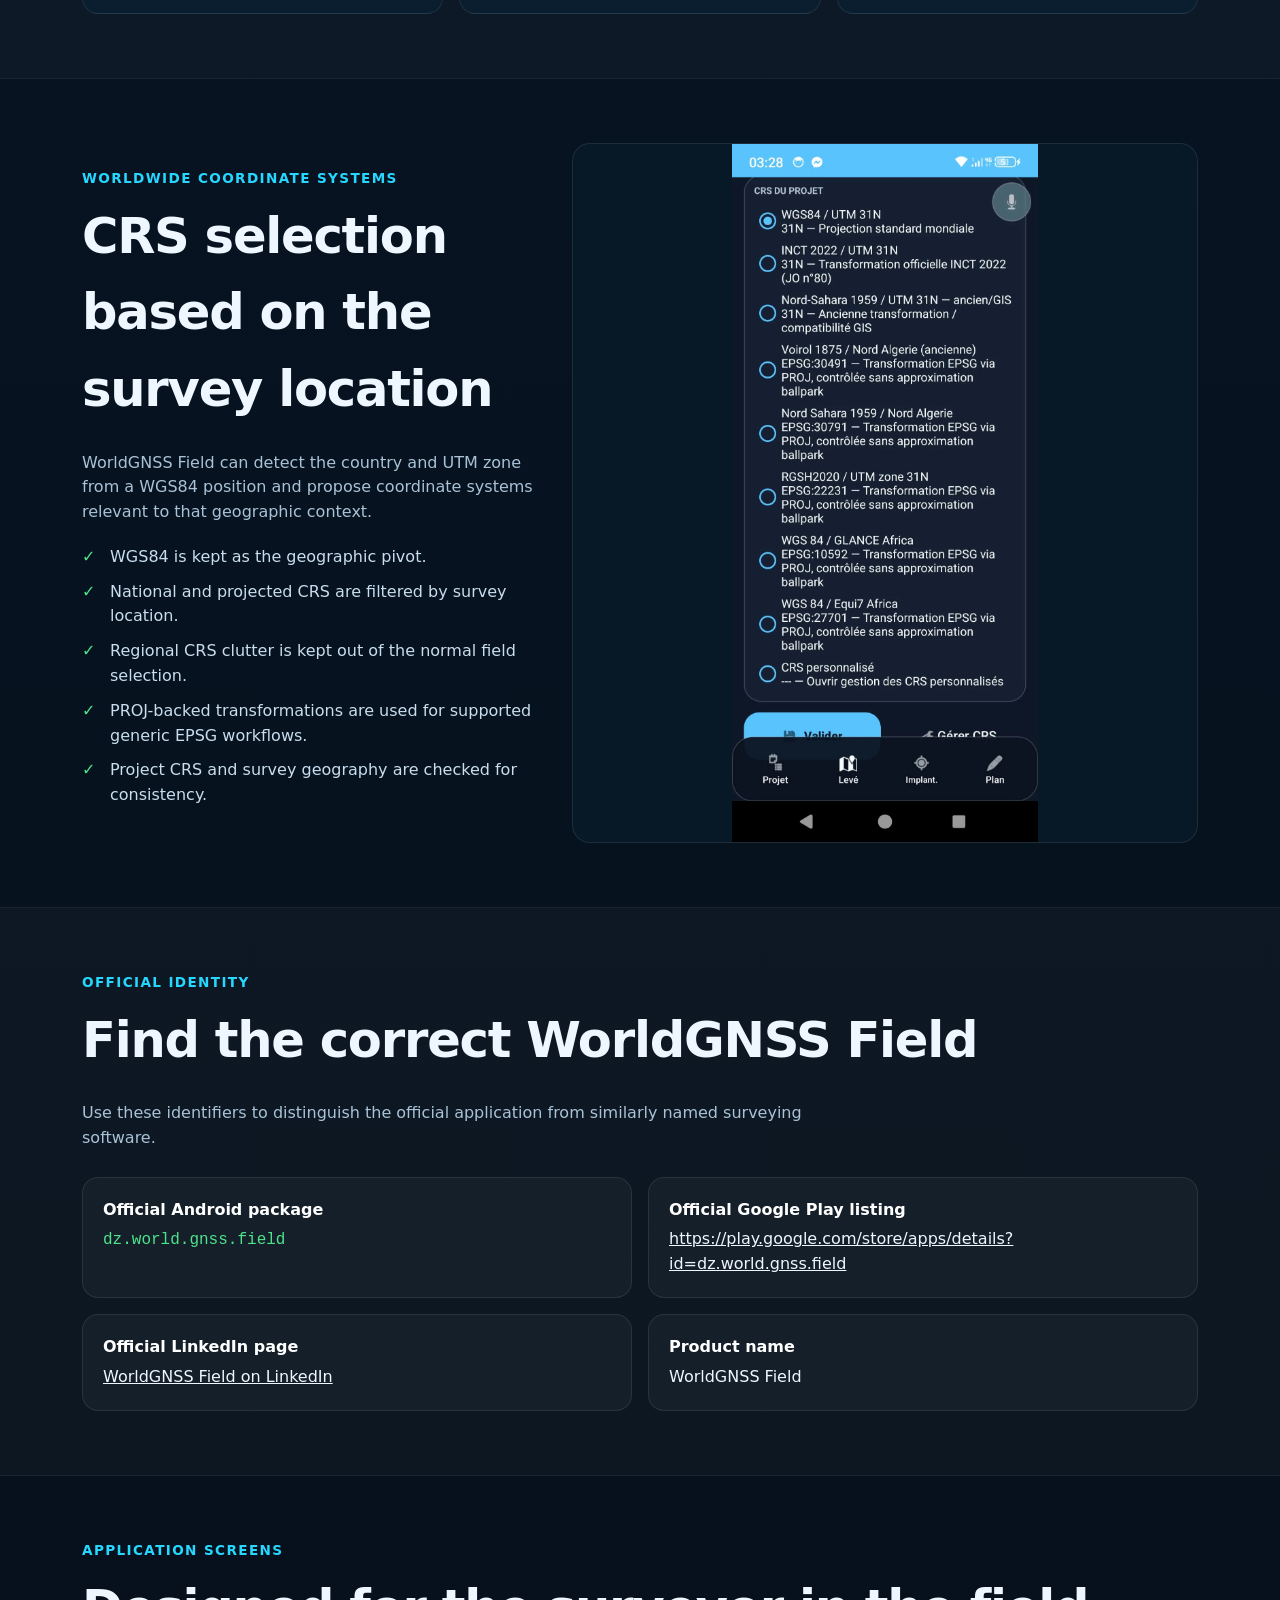
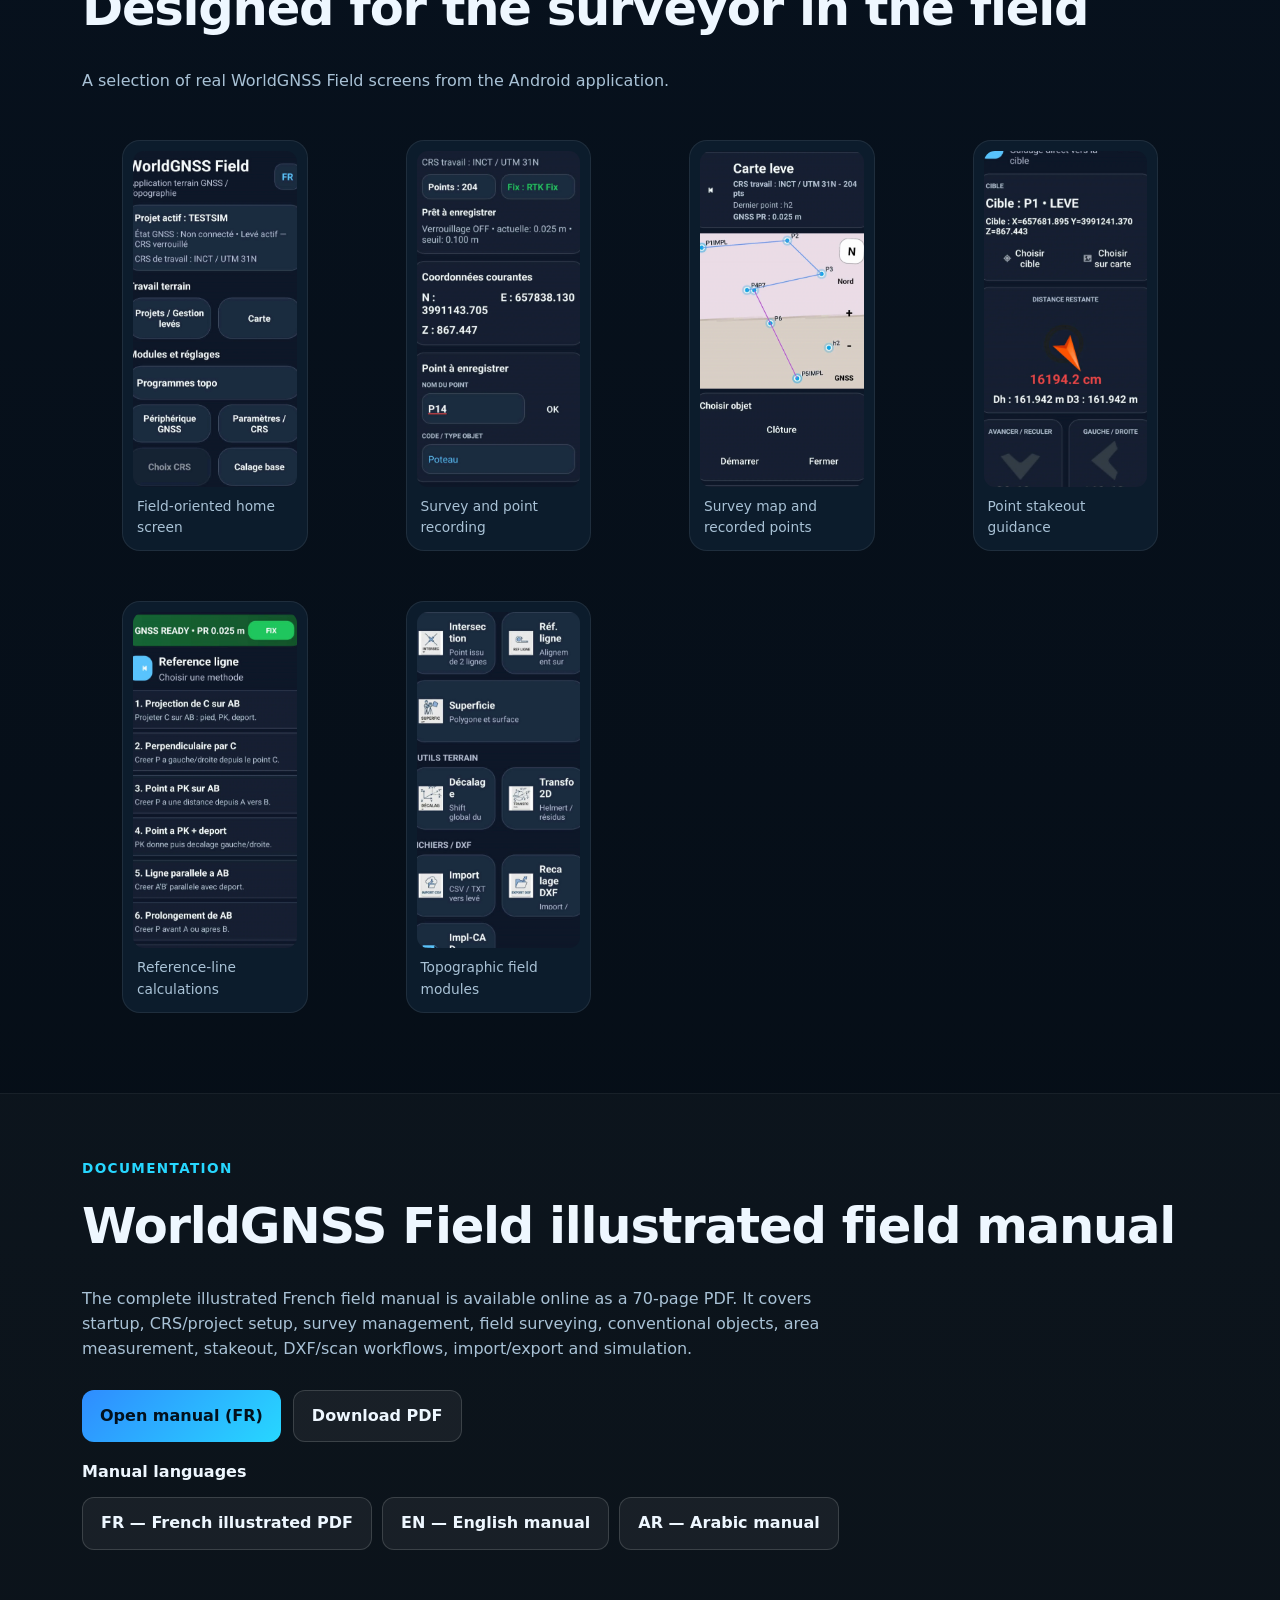
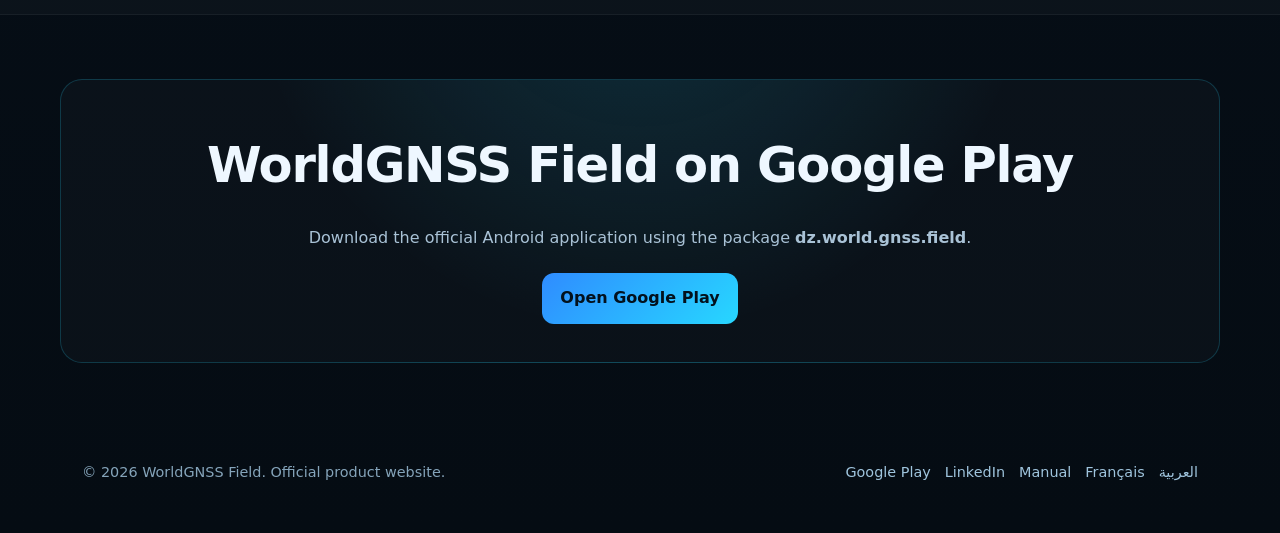
==== commit bbd3bd1e: "Update index.html" ====
--- a/index.html
+++ b/index.html
@@ -1,6 +1,15 @@
 <!doctype html>
 <html lang="en" class="">
 <head>
+  <!-- Google tag (gtag.js) -->
+<script async src="https://www.googletagmanager.com/gtag/js?id=G-VVS1YFR749"></script>
+<script>
+  window.dataLayer = window.dataLayer || [];
+  function gtag(){dataLayer.push(arguments);}
+  gtag('js', new Date());
+
+  gtag('config', 'G-VVS1YFR749');
+</script>
   <meta charset="utf-8">
   <meta name="viewport" content="width=device-width,initial-scale=1">
   <title>WorldGNSS Field — Professional GNSS Surveying & Field Software</title>
@@ -171,4 +180,4 @@
 
 <script src="assets/js/site.js"></script>
 </body>
-</html>+</html>
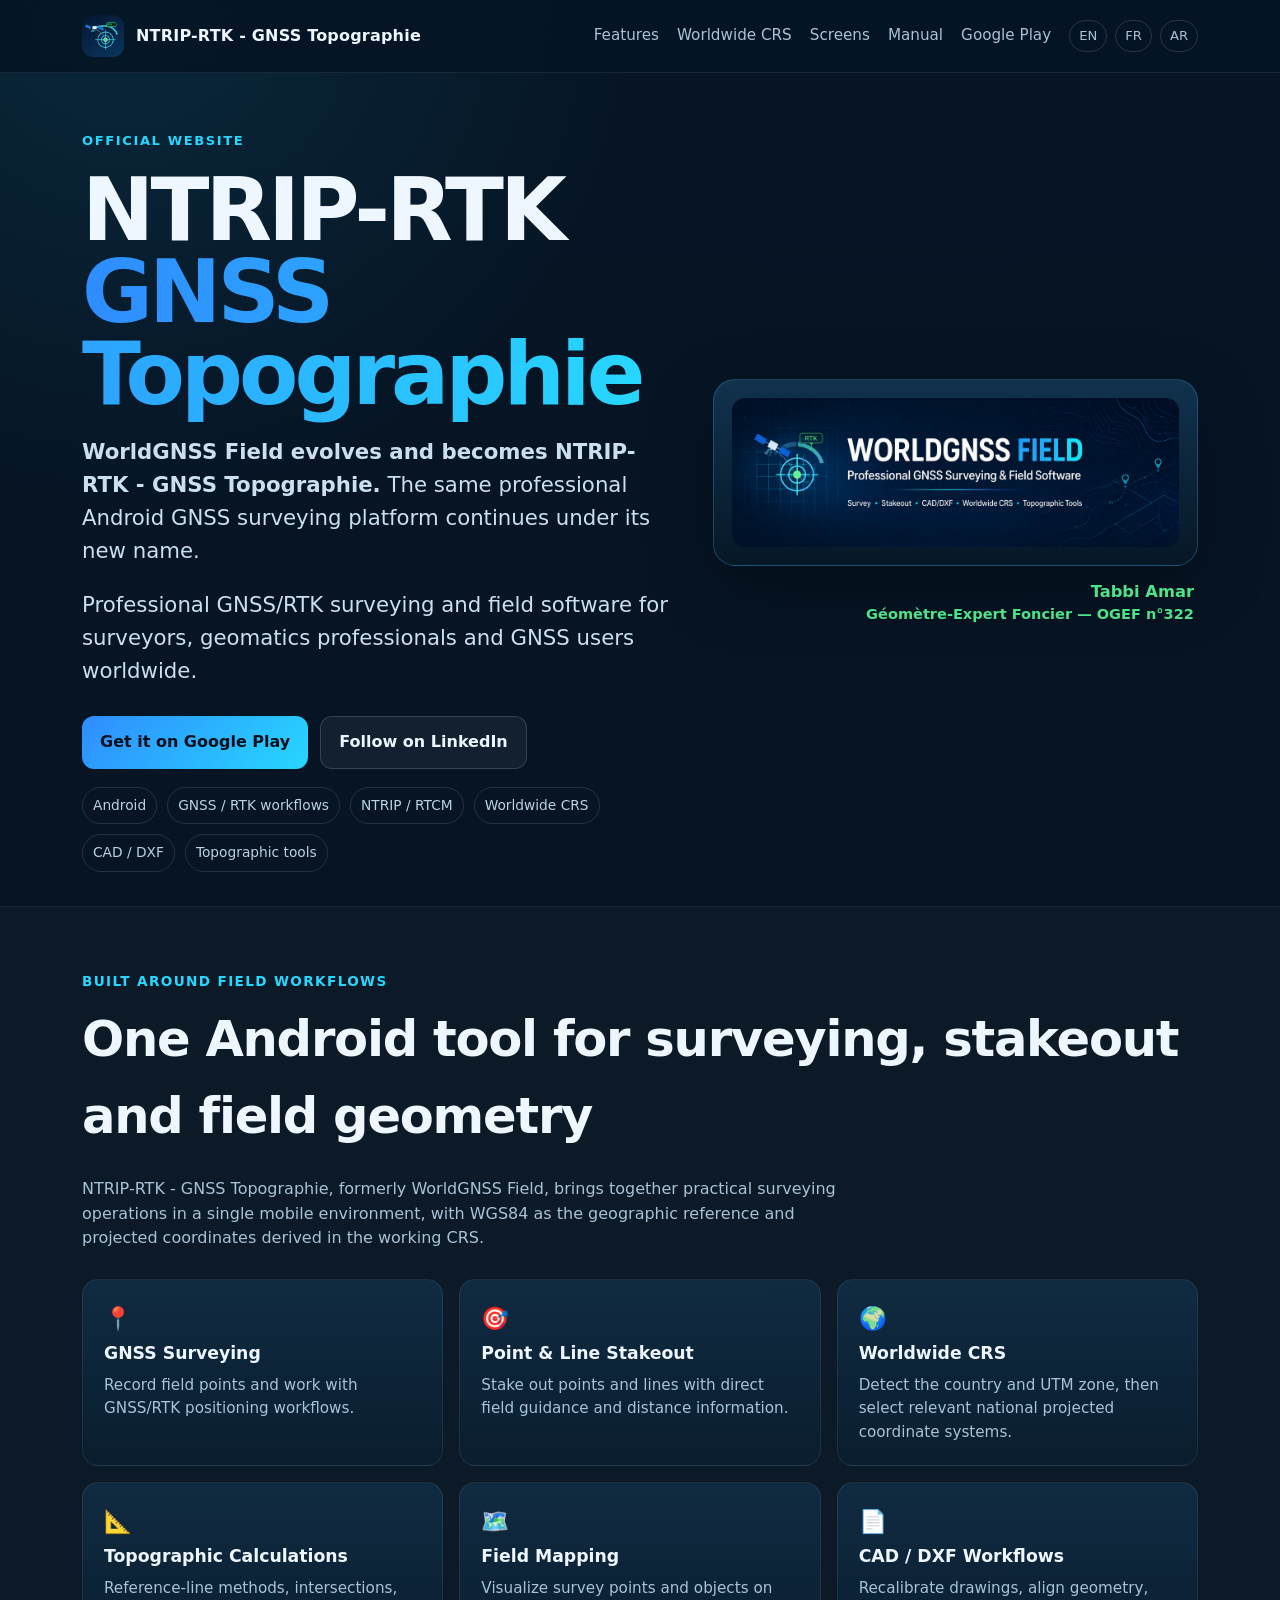
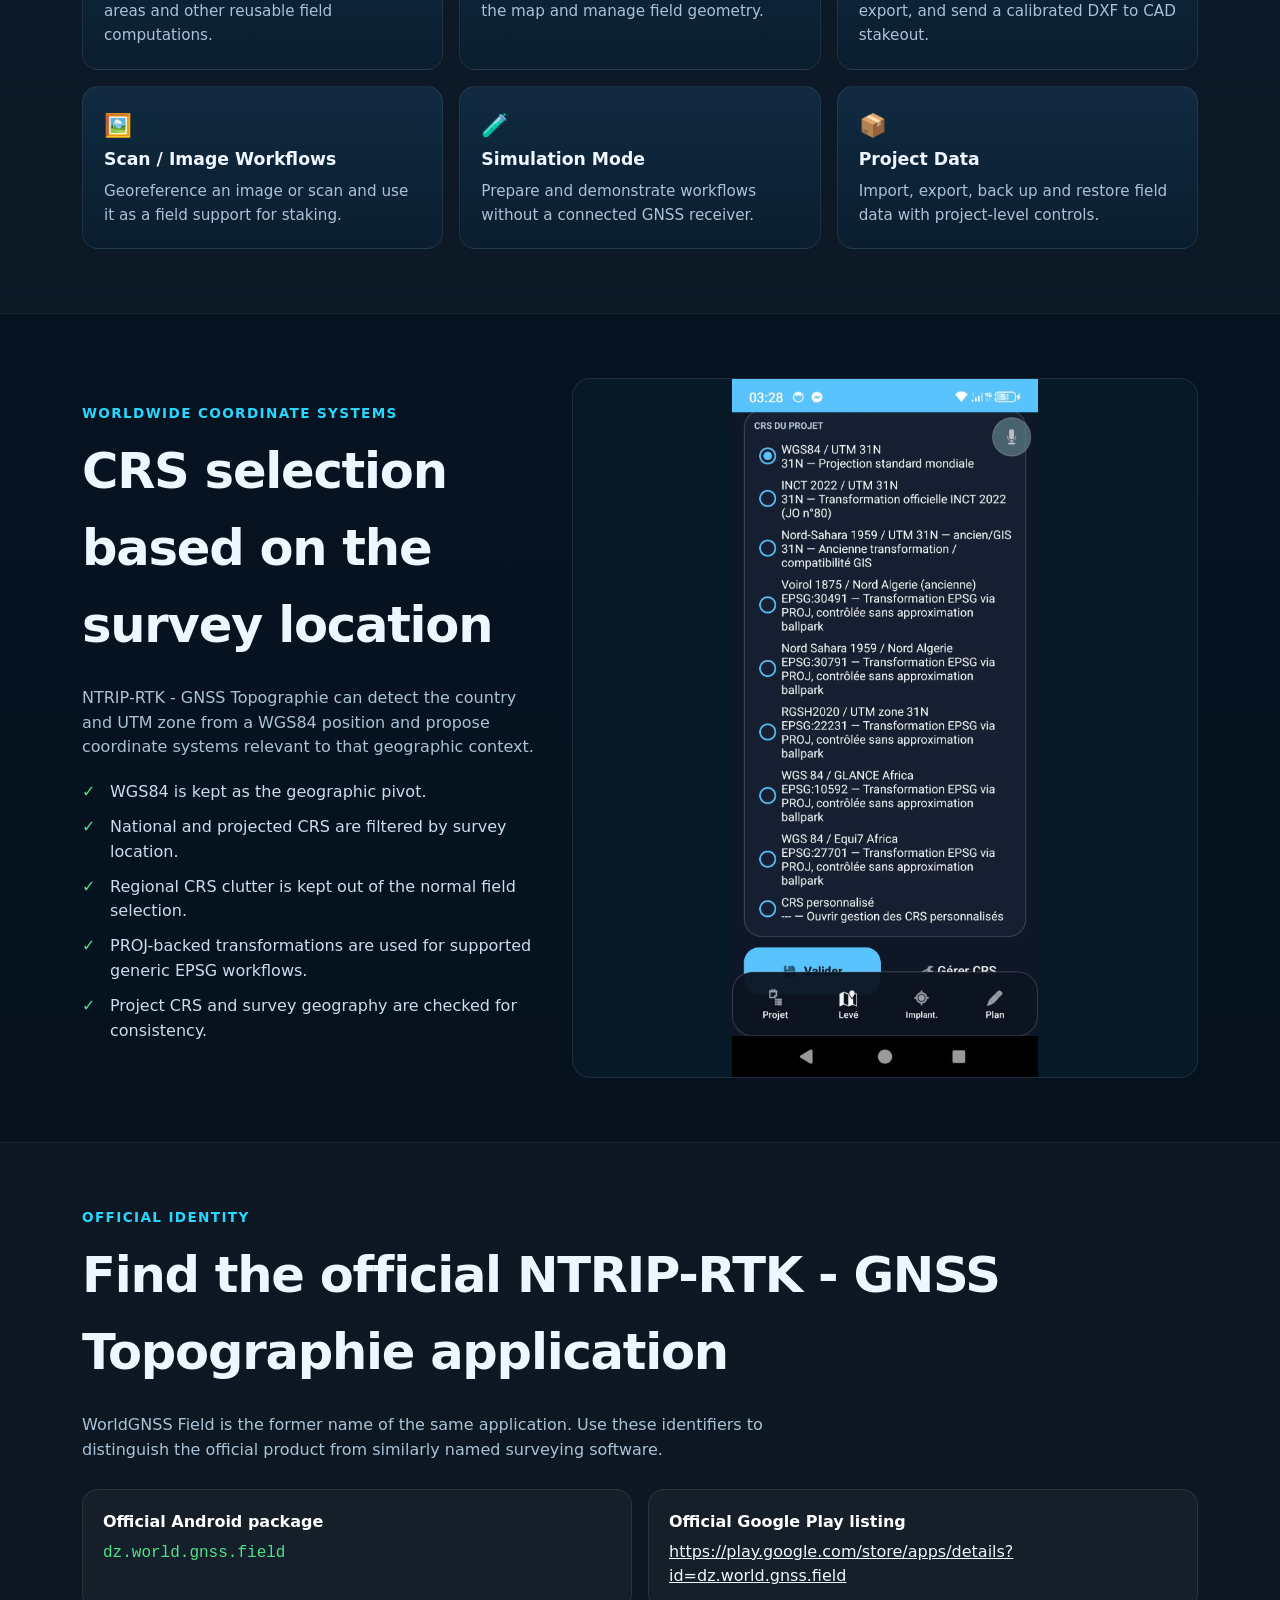
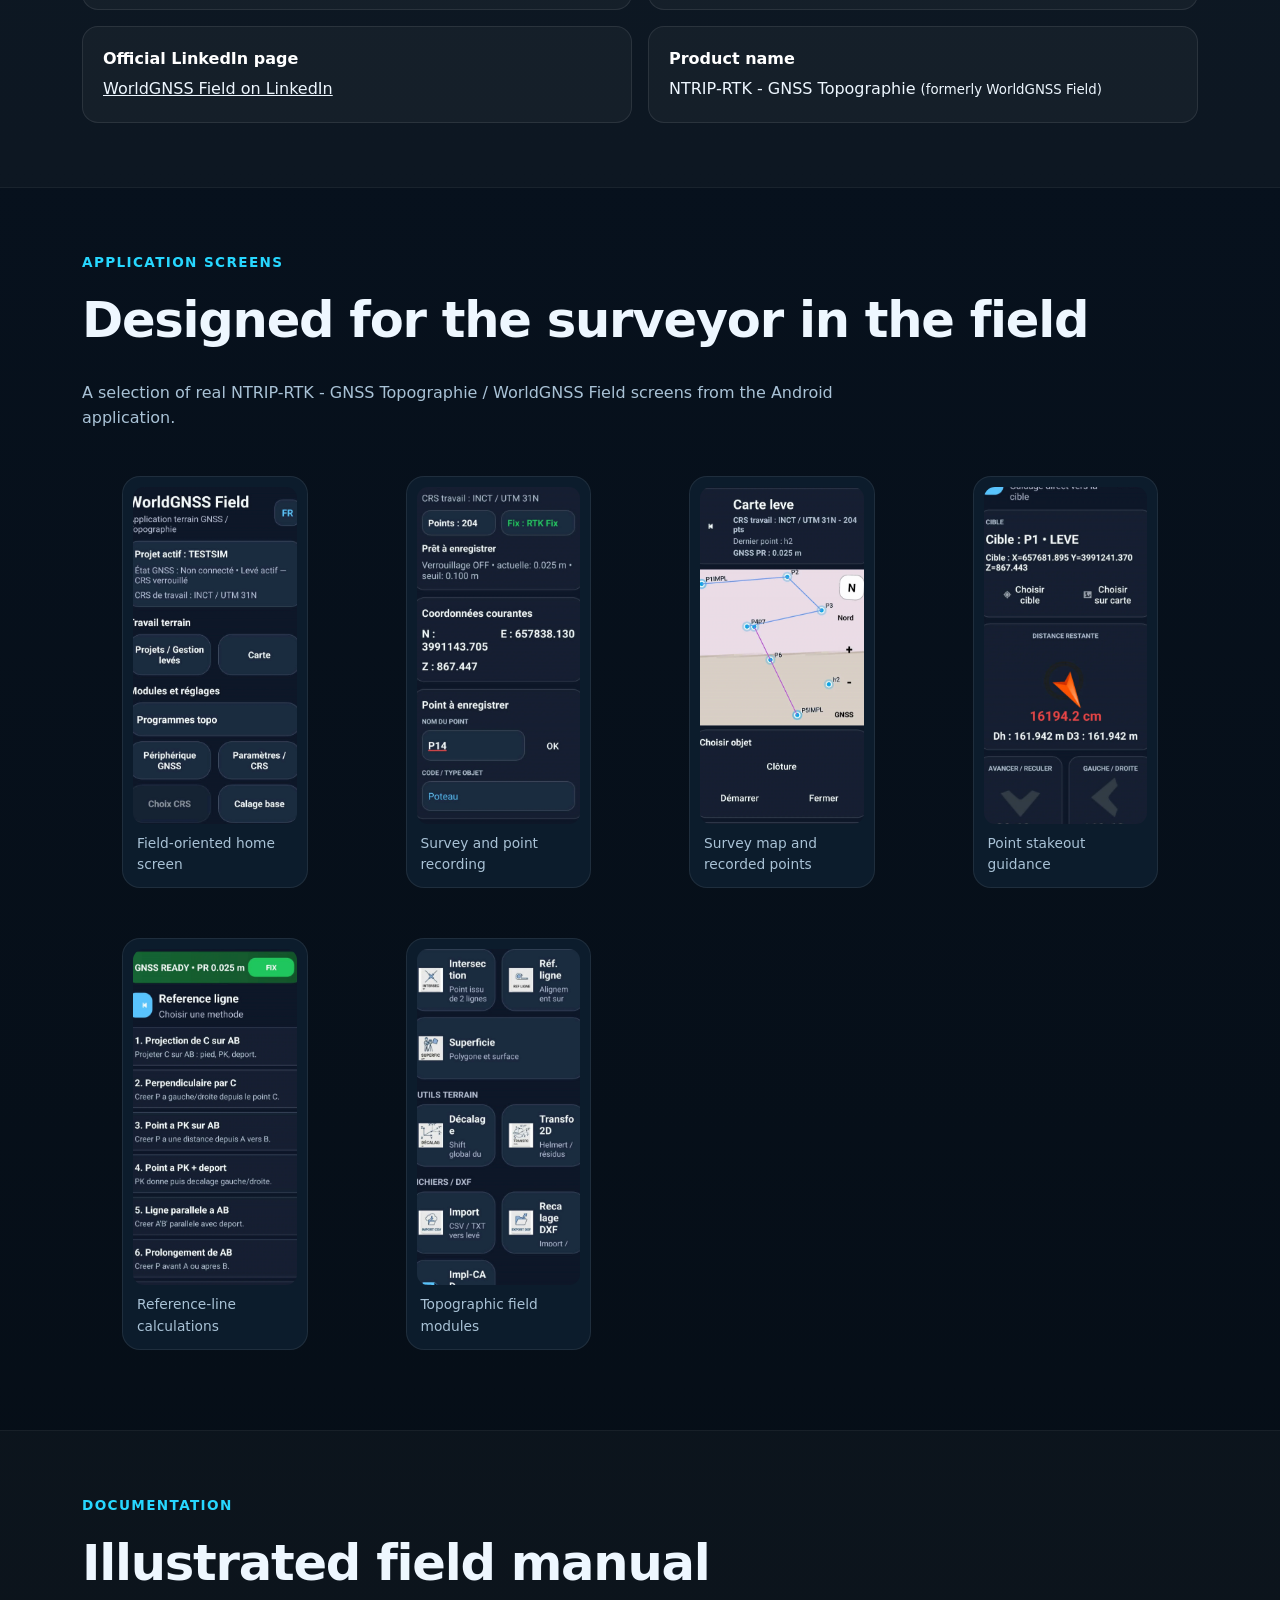
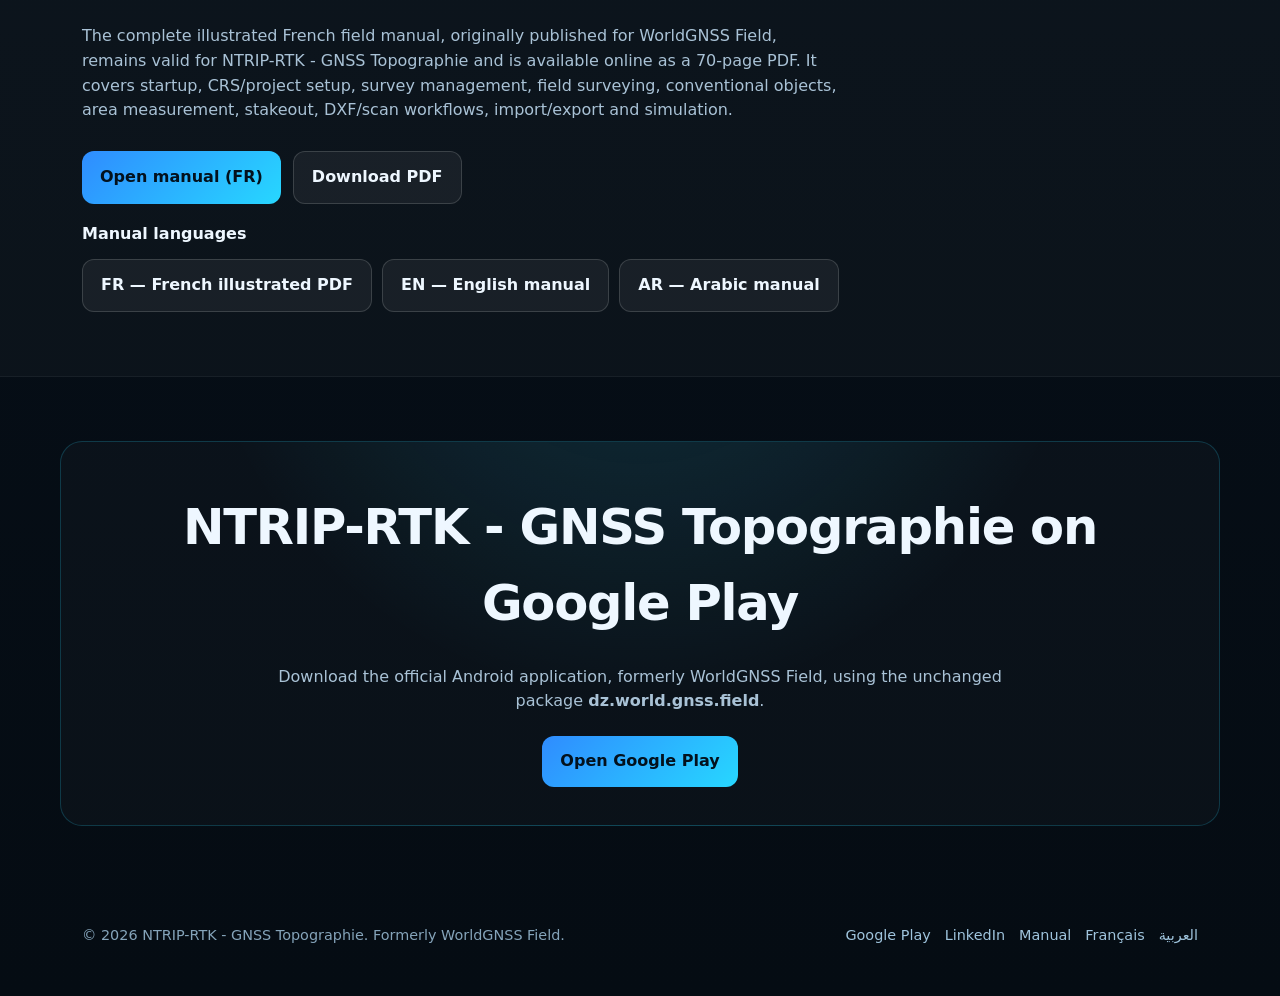
==== commit cc38b440: "Update SEO for NTRIP-RTK GNSS Topographie rebrand" ====
--- a/index.html
+++ b/index.html
@@ -12,15 +12,15 @@
 </script>
   <meta charset="utf-8">
   <meta name="viewport" content="width=device-width,initial-scale=1">
-  <title>WorldGNSS Field — Professional GNSS Surveying & Field Software</title>
-  <meta name="description" content="Official WorldGNSS Field website. Android GNSS surveying, stakeout, worldwide CRS, CAD/DXF workflows, topographic calculations and field mapping.">
+  <title>NTRIP-RTK - GNSS Topographie (WorldGNSS Field) — Professional GNSS Surveying & RTK</title>
+  <meta name="description" content="Official website of NTRIP-RTK - GNSS Topographie, formerly WorldGNSS Field. Android GNSS/RTK surveying, NTRIP, RTCM, stakeout, worldwide CRS, CAD/DXF workflows, topographic calculations and field mapping.">
   <meta name="theme-color" content="#061525">
   <meta name="robots" content="index,follow,max-image-preview:large">
   <meta property="og:type" content="website">
-  <meta property="og:title" content="WorldGNSS Field — Professional GNSS Surveying & Field Software">
-  <meta property="og:description" content="Official WorldGNSS Field website. Android GNSS surveying, stakeout, worldwide CRS, CAD/DXF workflows, topographic calculations and field mapping.">
+  <meta property="og:title" content="NTRIP-RTK - GNSS Topographie (WorldGNSS Field)">
+  <meta property="og:description" content="NTRIP-RTK - GNSS Topographie is the new name of WorldGNSS Field: professional Android GNSS/RTK surveying, NTRIP/RTCM, stakeout, worldwide CRS and topographic field tools.">
   <meta property="og:image" content="assets/img/worldgnss-banner.png">
-  <meta property="og:site_name" content="WorldGNSS Field">
+  <meta property="og:site_name" content="NTRIP-RTK - GNSS Topographie">
   <meta name="twitter:card" content="summary_large_image">
   <link rel="icon" href="favicon.png">
   <link rel="stylesheet" href="assets/css/style.css">
@@ -32,11 +32,12 @@
 {
   "@context": "https://schema.org",
   "@type": "SoftwareApplication",
-  "name": "WorldGNSS Field",
+  "name": "NTRIP-RTK - GNSS Topographie",
+  "alternateName": "WorldGNSS Field",
   "applicationCategory": "BusinessApplication",
   "applicationSubCategory": "Surveying and Geomatics",
   "operatingSystem": "Android",
-  "description": "Professional Android field software for GNSS surveying, stakeout, worldwide coordinate reference systems, CAD/DXF workflows, topographic calculations and field mapping.",
+  "description": "Professional Android GNSS/RTK field software, formerly known as WorldGNSS Field, for NTRIP/RTCM surveying, stakeout, worldwide coordinate reference systems, CAD/DXF workflows, topographic calculations and field mapping.",
   "downloadUrl": "https://play.google.com/store/apps/details?id=dz.world.gnss.field",
   "installUrl": "https://play.google.com/store/apps/details?id=dz.world.gnss.field",
   "sameAs": [
@@ -56,8 +57,8 @@
 <header class="topbar">
   <div class="wrap nav">
     <a class="brand" href="index.html">
-      <img src="assets/img/worldgnss-icon.webp" alt="WorldGNSS Field icon">
-      <span>WorldGNSS Field</span>
+      <img src="assets/img/worldgnss-icon.webp" alt="NTRIP-RTK - GNSS Topographie icon">
+      <span>NTRIP-RTK - GNSS Topographie</span>
     </a>
     <nav class="navlinks" aria-label="Main navigation">
       <a href="#features">Features</a>
@@ -76,18 +77,19 @@
 <section class="hero"><div class="wrap hero-grid">
   <div>
     <div class="eyebrow">Official website</div>
-    <h1>WORLDGNSS <span>FIELD</span></h1>
-    <p class="lead">Professional GNSS surveying and field software for surveyors, geomatics professionals and GNSS users worldwide.</p>
+    <h1>NTRIP-RTK <span>GNSS Topographie</span></h1>
+    <p class="lead"><strong>WorldGNSS Field evolves and becomes NTRIP-RTK - GNSS Topographie.</strong> The same professional Android GNSS surveying platform continues under its new name.</p>
+    <p class="lead">Professional GNSS/RTK surveying and field software for surveyors, geomatics professionals and GNSS users worldwide.</p>
     <div class="cta">
       <a class="btn primary" href="https://play.google.com/store/apps/details?id=dz.world.gnss.field" rel="noopener">Get it on Google Play</a>
       <a class="btn secondary" href="https://www.linkedin.com/company/worldgnss-field-app/" rel="noopener">Follow on LinkedIn</a>
     </div>
     <div class="badges">
-      <span class="badge">Android</span><span class="badge">GNSS / RTK workflows</span><span class="badge">Worldwide CRS</span><span class="badge">CAD / DXF</span><span class="badge">Topographic tools</span>
+      <span class="badge">Android</span><span class="badge">GNSS / RTK workflows</span><span class="badge">NTRIP / RTCM</span><span class="badge">Worldwide CRS</span><span class="badge">CAD / DXF</span><span class="badge">Topographic tools</span>
     </div>
   </div>
   <div style="display:flex;flex-direction:column;gap:10px">
-  <div class="hero-card"><img src="assets/img/worldgnss-banner.webp" alt="WorldGNSS Field professional GNSS surveying and field software"></div>
+  <div class="hero-card"><img src="assets/img/worldgnss-banner.webp" alt="NTRIP-RTK - GNSS Topographie, formerly WorldGNSS Field"></div>
   <div style="text-align:right;direction:ltr;line-height:1.3;padding:5px 4px 0">
     <div style="color:#4ee38a;font-weight:900;font-size:1.02rem">Tabbi Amar</div>
     <div style="color:#4ee38a;font-weight:800;font-size:.91rem;margin-top:2px">Géomètre-Expert Foncier — OGEF n°322</div>
@@ -98,7 +100,7 @@
 <section class="section alt" id="features"><div class="wrap">
   <div class="kicker">Built around field workflows</div>
   <h2>One Android tool for surveying, stakeout and field geometry</h2>
-  <p class="sub">WorldGNSS Field brings together practical surveying operations in a single mobile environment, with WGS84 as the geographic reference and projected coordinates derived in the working CRS.</p>
+  <p class="sub">NTRIP-RTK - GNSS Topographie, formerly WorldGNSS Field, brings together practical surveying operations in a single mobile environment, with WGS84 as the geographic reference and projected coordinates derived in the working CRS.</p>
   <div class="features">
     <article class="feature"><div class="icon">📍</div><h3>GNSS Surveying</h3><p>Record field points and work with GNSS/RTK positioning workflows.</p></article>
     <article class="feature"><div class="icon">🎯</div><h3>Point & Line Stakeout</h3><p>Stake out points and lines with direct field guidance and distance information.</p></article>
@@ -116,7 +118,7 @@
   <div>
     <div class="kicker">Worldwide coordinate systems</div>
     <h2>CRS selection based on the survey location</h2>
-    <p class="sub">WorldGNSS Field can detect the country and UTM zone from a WGS84 position and propose coordinate systems relevant to that geographic context.</p>
+    <p class="sub">NTRIP-RTK - GNSS Topographie can detect the country and UTM zone from a WGS84 position and propose coordinate systems relevant to that geographic context.</p>
     <ul class="list">
       <li>WGS84 is kept as the geographic pivot.</li>
       <li>National and projected CRS are filtered by survey location.</li>
@@ -125,28 +127,28 @@
       <li>Project CRS and survey geography are checked for consistency.</li>
     </ul>
   </div>
-  <img src="assets/img/07-worldwide-crs.webp" alt="WorldGNSS Field worldwide CRS selection screen">
+  <img src="assets/img/07-worldwide-crs.webp" alt="NTRIP-RTK - GNSS Topographie worldwide CRS selection screen">
 </div></section>
 
 <section class="section alt"><div class="wrap">
   <div class="kicker">Official identity</div>
-  <h2>Find the correct WorldGNSS Field</h2>
-  <p class="sub">Use these identifiers to distinguish the official application from similarly named surveying software.</p>
+  <h2>Find the official NTRIP-RTK - GNSS Topographie application</h2>
+  <p class="sub">WorldGNSS Field is the former name of the same application. Use these identifiers to distinguish the official product from similarly named surveying software.</p>
   <div class="identity">
     <div class="idbox"><strong>Official Android package</strong><code>dz.world.gnss.field</code></div>
     <div class="idbox"><strong>Official Google Play listing</strong><a href="https://play.google.com/store/apps/details?id=dz.world.gnss.field">https://play.google.com/store/apps/details?id=dz.world.gnss.field</a></div>
     <div class="idbox"><strong>Official LinkedIn page</strong><a href="https://www.linkedin.com/company/worldgnss-field-app/">WorldGNSS Field on LinkedIn</a></div>
-    <div class="idbox"><strong>Product name</strong>WorldGNSS Field</div>
+    <div class="idbox"><strong>Product name</strong>NTRIP-RTK - GNSS Topographie <small>(formerly WorldGNSS Field)</small></div>
   </div>
 </div></section>
 
 <section class="section"><div class="wrap">
   <div class="kicker">Application screens</div>
   <h2>Designed for the surveyor in the field</h2>
-  <p class="sub">A selection of real WorldGNSS Field screens from the Android application.</p>
+  <p class="sub">A selection of real NTRIP-RTK - GNSS Topographie / WorldGNSS Field screens from the Android application.</p>
   
 <div class="gallery" id="screens">
-  <figure class="shot"><img loading="lazy" src="assets/img/01-home.webp" alt="WorldGNSS Field home screen"><figcaption>Field-oriented home screen</figcaption></figure>
+  <figure class="shot"><img loading="lazy" src="assets/img/01-home.webp" alt="NTRIP-RTK GNSS Topographie home screen"><figcaption>Field-oriented home screen</figcaption></figure>
   <figure class="shot"><img loading="lazy" src="assets/img/02-survey.webp" alt="GNSS survey point screen"><figcaption>Survey and point recording</figcaption></figure>
   <figure class="shot"><img loading="lazy" src="assets/img/03-map.webp" alt="Survey map"><figcaption>Survey map and recorded points</figcaption></figure>
   <figure class="shot"><img loading="lazy" src="assets/img/04-stakeout.webp" alt="Point stakeout"><figcaption>Point stakeout guidance</figcaption></figure>
@@ -159,8 +161,8 @@
 
 <section class="section alt" id="manual"><div class="wrap">
   <div class="kicker">Documentation</div>
-  <h2>WorldGNSS Field illustrated field manual</h2>
-  <p class="sub">The complete illustrated French field manual is available online as a 70-page PDF. It covers startup, CRS/project setup, survey management, field surveying, conventional objects, area measurement, stakeout, DXF/scan workflows, import/export and simulation.</p>
+  <h2>Illustrated field manual</h2>
+  <p class="sub">The complete illustrated French field manual, originally published for WorldGNSS Field, remains valid for NTRIP-RTK - GNSS Topographie and is available online as a 70-page PDF. It covers startup, CRS/project setup, survey management, field surveying, conventional objects, area measurement, stakeout, DXF/scan workflows, import/export and simulation.</p>
   <div class="cta">
     <a class="btn primary" href="WorldGNSS_Field_Manuel_Terrain_FR_Illustre_Complet_1.1.pdf" target="_blank" rel="noopener">Open manual (FR)</a>
     <a class="btn secondary" href="WorldGNSS_Field_Manuel_Terrain_FR_Illustre_Complet_1.1.pdf" download>Download PDF</a>
@@ -168,13 +170,13 @@
 </div></section>
 
 <section class="section"><div class="wrap finalcta">
-  <h2>WorldGNSS Field on Google Play</h2>
-  <p class="sub" style="margin:0 auto 22px">Download the official Android application using the package <strong>dz.world.gnss.field</strong>.</p>
+  <h2>NTRIP-RTK - GNSS Topographie on Google Play</h2>
+  <p class="sub" style="margin:0 auto 22px">Download the official Android application, formerly WorldGNSS Field, using the unchanged package <strong>dz.world.gnss.field</strong>.</p>
   <a class="btn primary" href="https://play.google.com/store/apps/details?id=dz.world.gnss.field" rel="noopener">Open Google Play</a>
 </div></section>
 </main>
 <footer><div class="wrap footer-grid">
-  <div>© <span data-year></span> WorldGNSS Field. Official product website.</div>
+  <div>© <span data-year></span> NTRIP-RTK - GNSS Topographie. Formerly WorldGNSS Field.</div>
   <div class="smalllinks"><a href="https://play.google.com/store/apps/details?id=dz.world.gnss.field">Google Play</a><a href="https://www.linkedin.com/company/worldgnss-field-app/">LinkedIn</a><a href="WorldGNSS_Field_Manuel_Terrain_FR_Illustre_Complet_1.1.pdf">Manual</a><a href="fr.html">Français</a><a href="ar.html">العربية</a></div>
 </div></footer>
 
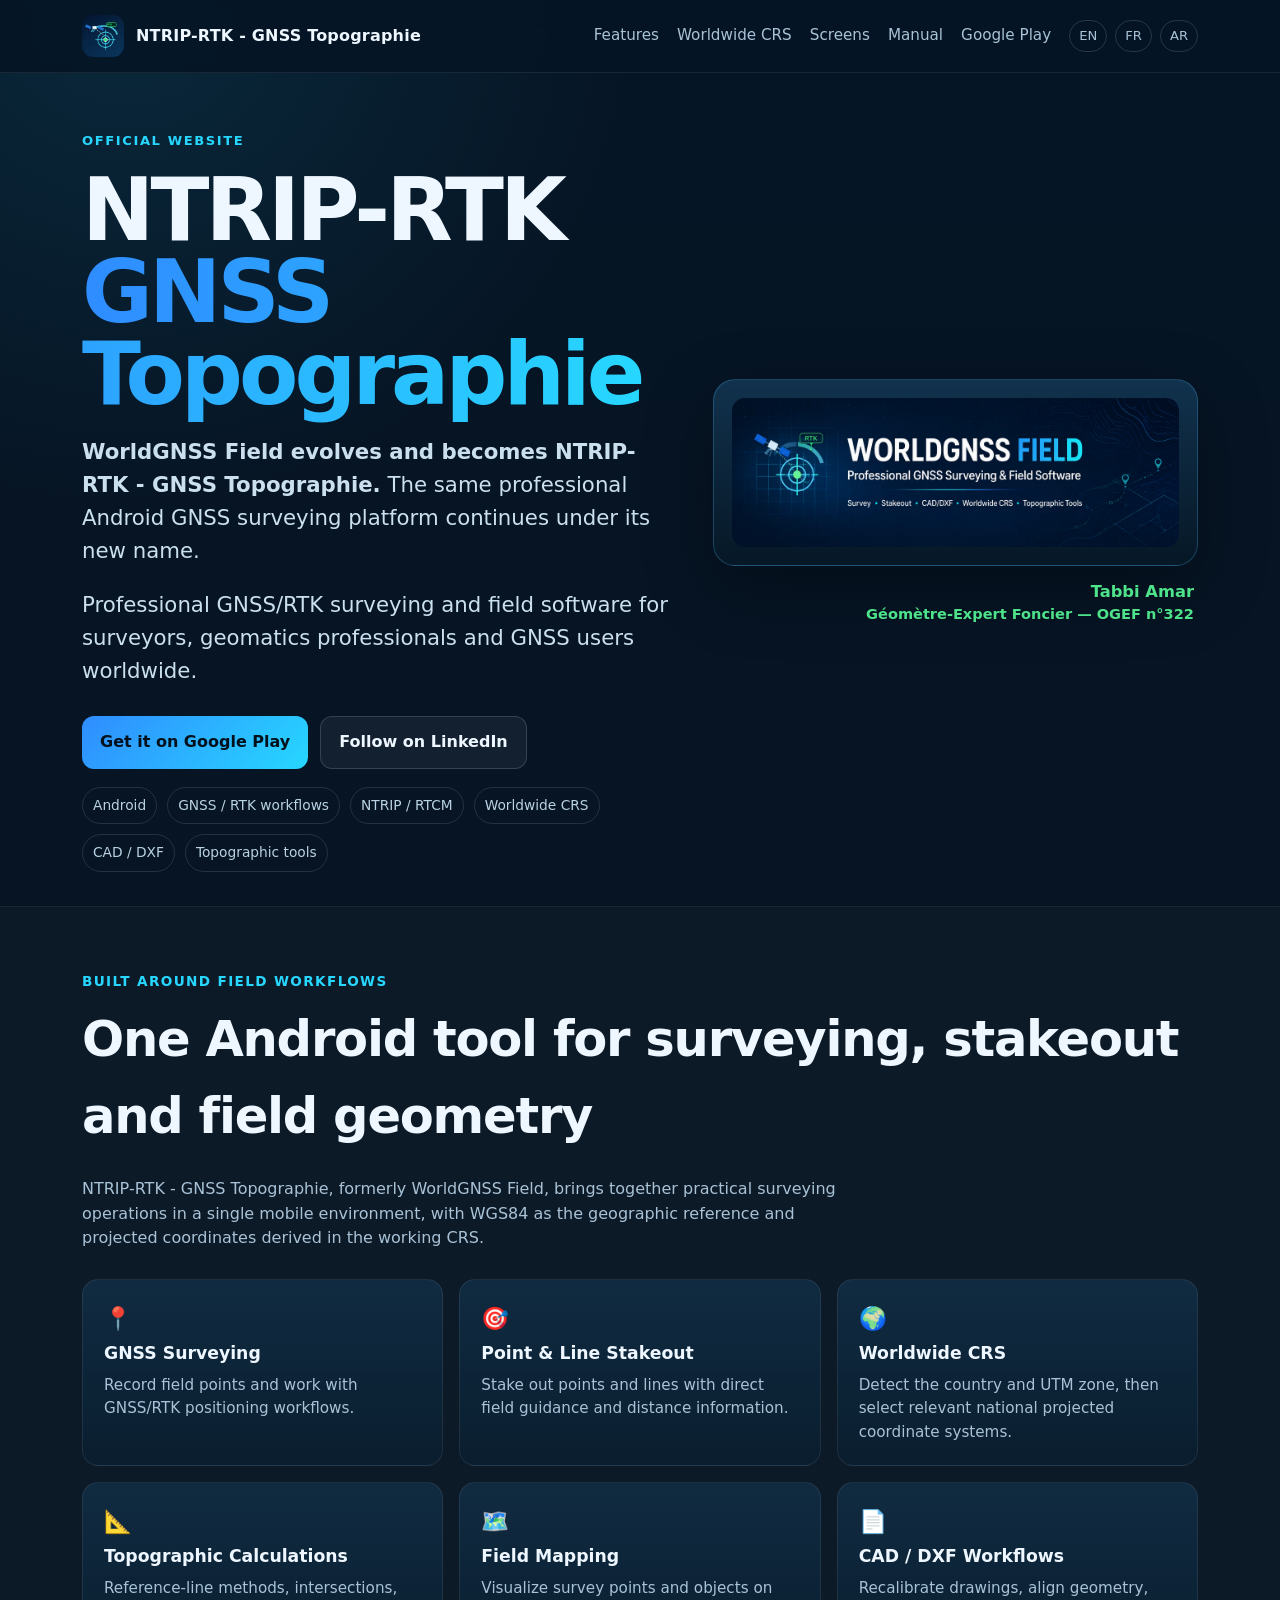
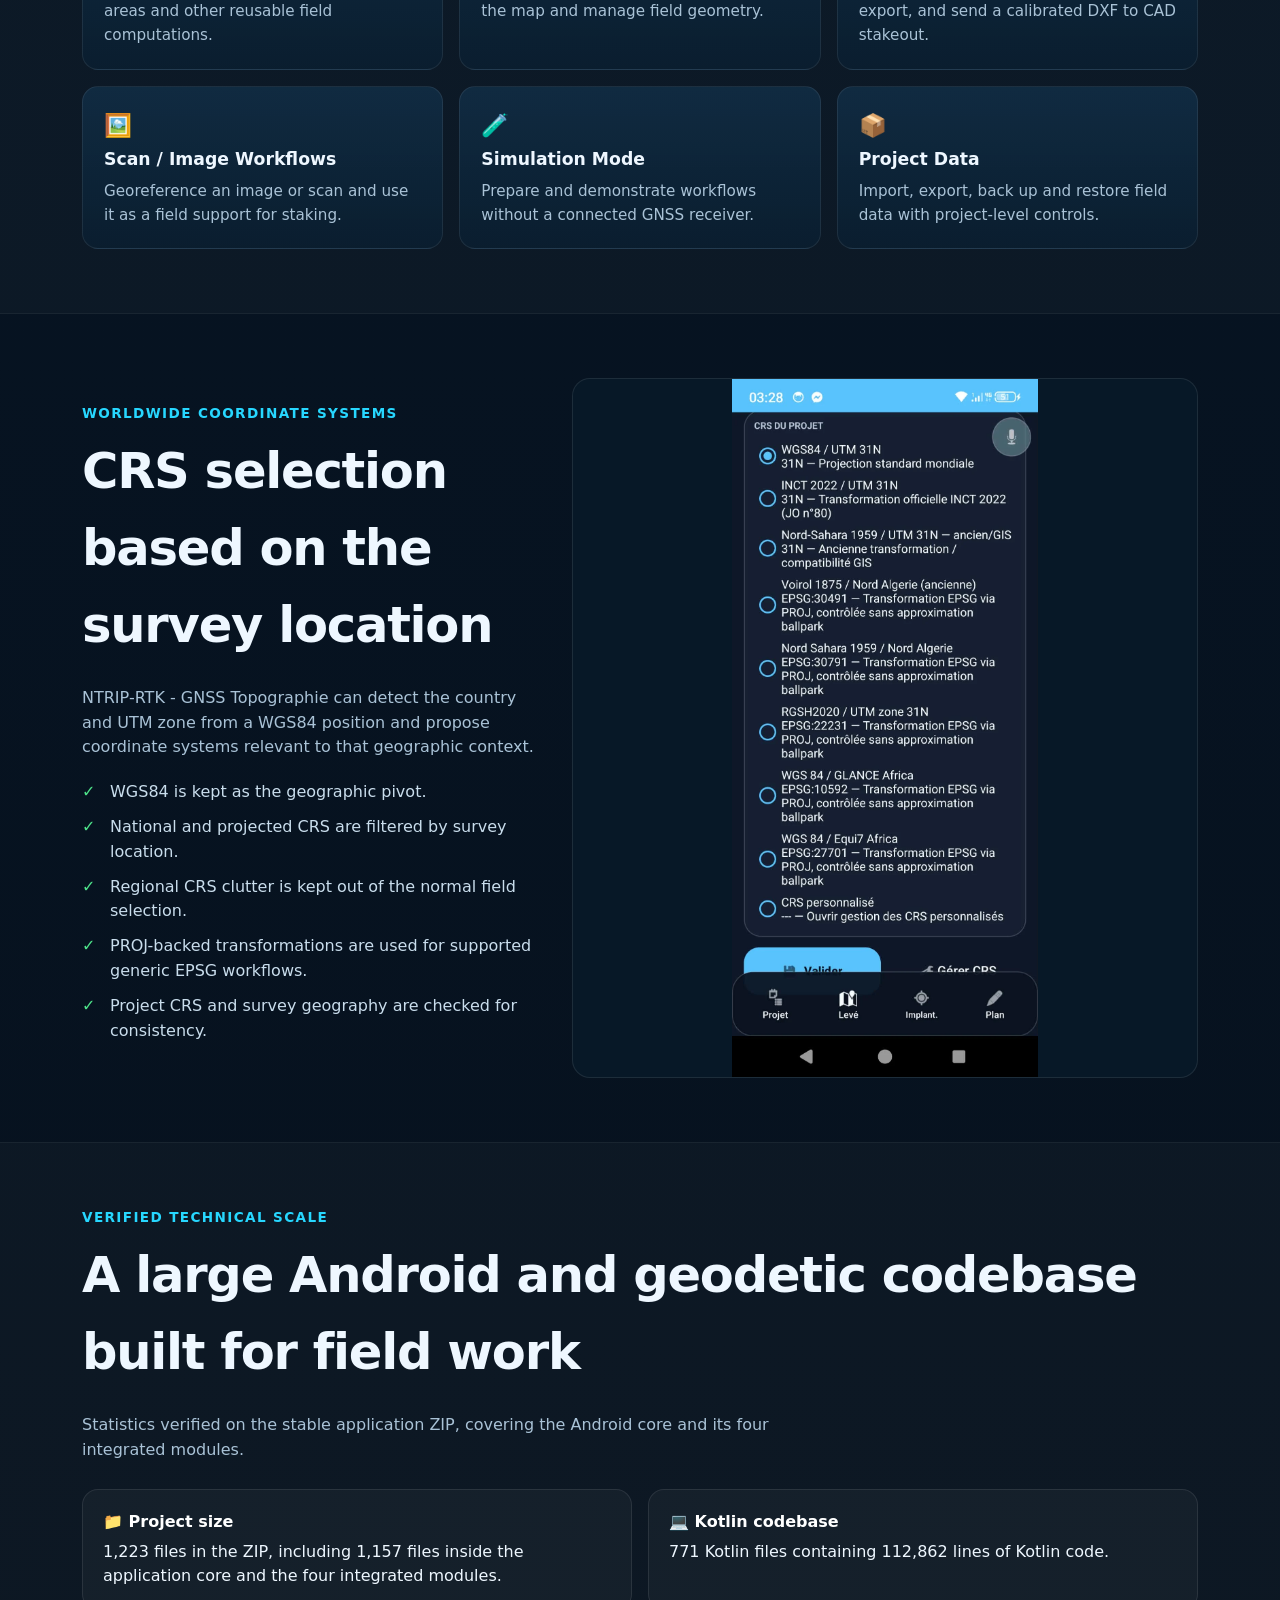
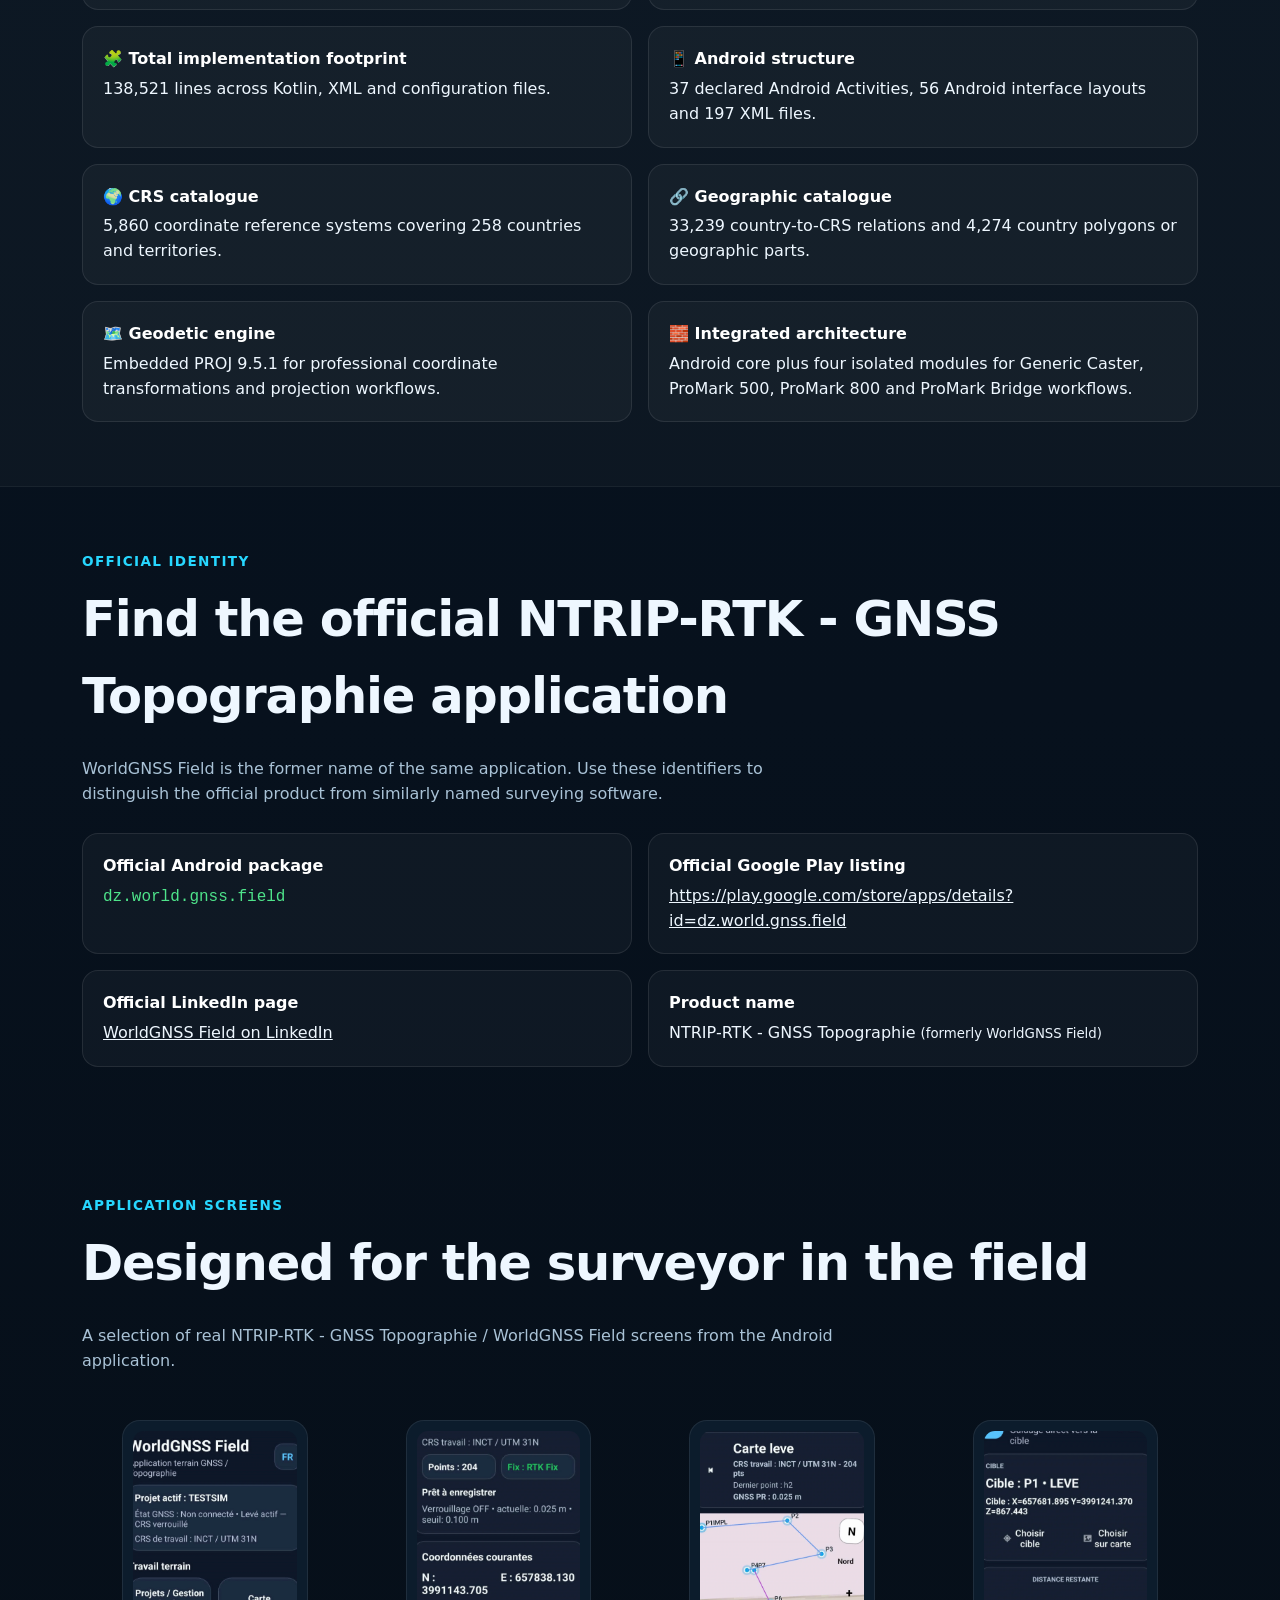
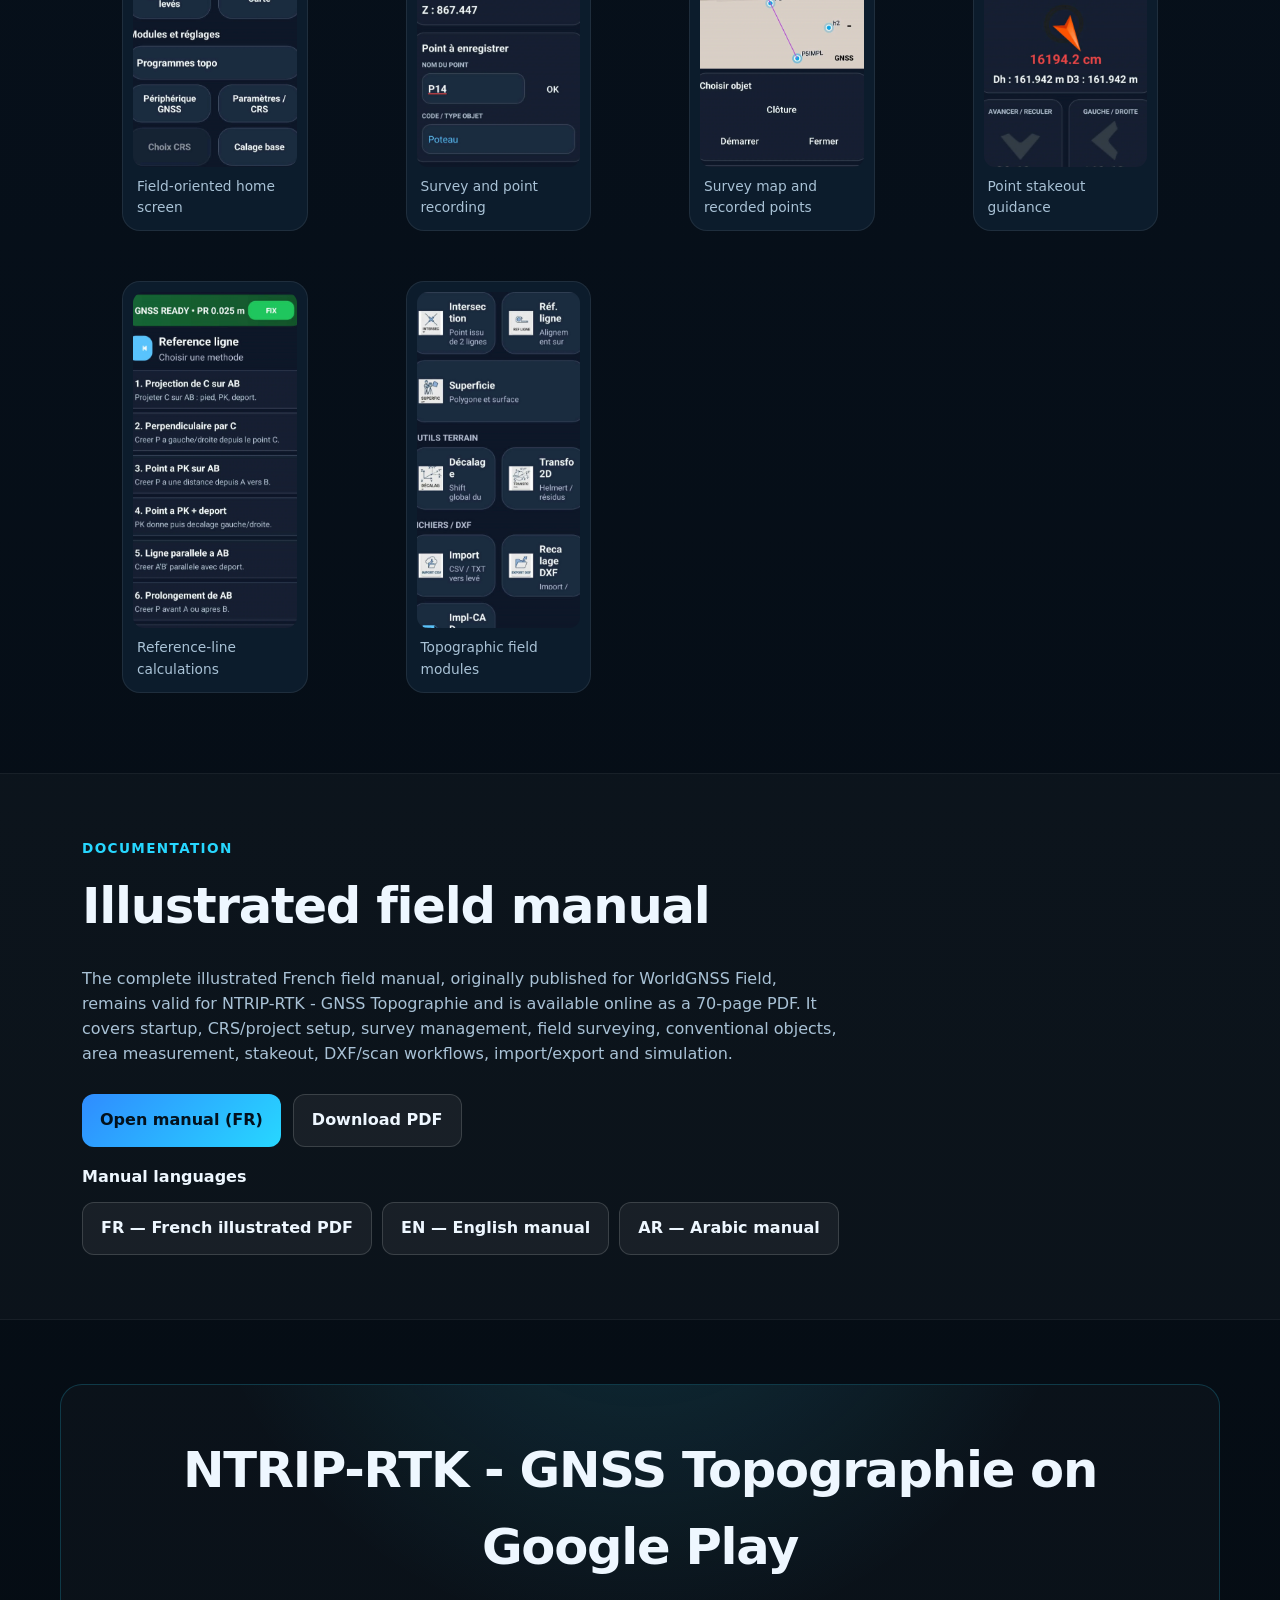
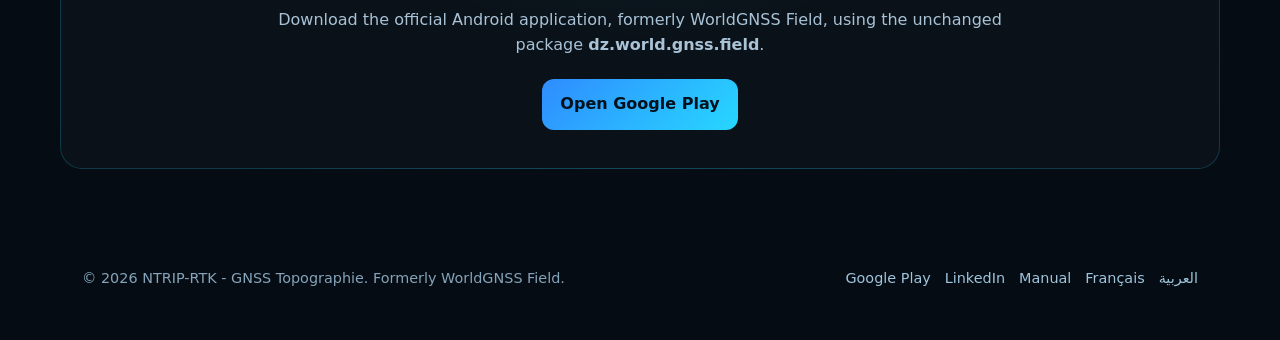
==== commit ec79d2b3: "Add verified technical statistics to EN FR AR pages" ====
--- a/index.html
+++ b/index.html
@@ -24,10 +24,10 @@
   <meta name="twitter:card" content="summary_large_image">
   <link rel="icon" href="favicon.png">
   <link rel="stylesheet" href="assets/css/style.css">
-  <link rel="alternate" hreflang="en" href="index.html">
-  <link rel="alternate" hreflang="fr" href="fr.html">
-  <link rel="alternate" hreflang="ar" href="ar.html">
-  <link rel="alternate" hreflang="x-default" href="index.html">
+  <link rel="alternate" hreflang="en" href="https://ramat82.github.io/worldgnss-field/">
+  <link rel="alternate" hreflang="fr" href="https://ramat82.github.io/worldgnss-field/fr.html">
+  <link rel="alternate" hreflang="ar" href="https://ramat82.github.io/worldgnss-field/ar.html">
+  <link rel="alternate" hreflang="x-default" href="https://ramat82.github.io/worldgnss-field/">
   <script type="application/ld+json">
 {
   "@context": "https://schema.org",
@@ -130,7 +130,23 @@
   <img src="assets/img/07-worldwide-crs.webp" alt="NTRIP-RTK - GNSS Topographie worldwide CRS selection screen">
 </div></section>
 
-<section class="section alt"><div class="wrap">
+<section class="section alt" id="tech-specs"><div class="wrap">
+  <div class="kicker">Verified technical scale</div>
+  <h2>A large Android and geodetic codebase built for field work</h2>
+  <p class="sub">Statistics verified on the stable application ZIP, covering the Android core and its four integrated modules.</p>
+  <div class="identity">
+    <div class="idbox"><strong>📁 Project size</strong>1,223 files in the ZIP, including 1,157 files inside the application core and the four integrated modules.</div>
+    <div class="idbox"><strong>💻 Kotlin codebase</strong>771 Kotlin files containing 112,862 lines of Kotlin code.</div>
+    <div class="idbox"><strong>🧩 Total implementation footprint</strong>138,521 lines across Kotlin, XML and configuration files.</div>
+    <div class="idbox"><strong>📱 Android structure</strong>37 declared Android Activities, 56 Android interface layouts and 197 XML files.</div>
+    <div class="idbox"><strong>🌍 CRS catalogue</strong>5,860 coordinate reference systems covering 258 countries and territories.</div>
+    <div class="idbox"><strong>🔗 Geographic catalogue</strong>33,239 country-to-CRS relations and 4,274 country polygons or geographic parts.</div>
+    <div class="idbox"><strong>🗺️ Geodetic engine</strong>Embedded PROJ 9.5.1 for professional coordinate transformations and projection workflows.</div>
+    <div class="idbox"><strong>🧱 Integrated architecture</strong>Android core plus four isolated modules for Generic Caster, ProMark 500, ProMark 800 and ProMark Bridge workflows.</div>
+  </div>
+</div></section>
+
+<section class="section"><div class="wrap">
   <div class="kicker">Official identity</div>
   <h2>Find the official NTRIP-RTK - GNSS Topographie application</h2>
   <p class="sub">WorldGNSS Field is the former name of the same application. Use these identifiers to distinguish the official product from similarly named surveying software.</p>
@@ -146,18 +162,15 @@
   <div class="kicker">Application screens</div>
   <h2>Designed for the surveyor in the field</h2>
   <p class="sub">A selection of real NTRIP-RTK - GNSS Topographie / WorldGNSS Field screens from the Android application.</p>
-  
-<div class="gallery" id="screens">
-  <figure class="shot"><img loading="lazy" src="assets/img/01-home.webp" alt="NTRIP-RTK GNSS Topographie home screen"><figcaption>Field-oriented home screen</figcaption></figure>
-  <figure class="shot"><img loading="lazy" src="assets/img/02-survey.webp" alt="GNSS survey point screen"><figcaption>Survey and point recording</figcaption></figure>
-  <figure class="shot"><img loading="lazy" src="assets/img/03-map.webp" alt="Survey map"><figcaption>Survey map and recorded points</figcaption></figure>
-  <figure class="shot"><img loading="lazy" src="assets/img/04-stakeout.webp" alt="Point stakeout"><figcaption>Point stakeout guidance</figcaption></figure>
-  <figure class="shot"><img loading="lazy" src="assets/img/05-reference-line.webp" alt="Reference line modes"><figcaption>Reference-line calculations</figcaption></figure>
-  <figure class="shot"><img loading="lazy" src="assets/img/06-topo-modules.webp" alt="Topographic modules"><figcaption>Topographic field modules</figcaption></figure>
-</div>
-
+  <div class="gallery" id="screens">
+    <figure class="shot"><img loading="lazy" src="assets/img/01-home.webp" alt="NTRIP-RTK GNSS Topographie home screen"><figcaption>Field-oriented home screen</figcaption></figure>
+    <figure class="shot"><img loading="lazy" src="assets/img/02-survey.webp" alt="GNSS survey point screen"><figcaption>Survey and point recording</figcaption></figure>
+    <figure class="shot"><img loading="lazy" src="assets/img/03-map.webp" alt="Survey map"><figcaption>Survey map and recorded points</figcaption></figure>
+    <figure class="shot"><img loading="lazy" src="assets/img/04-stakeout.webp" alt="Point stakeout"><figcaption>Point stakeout guidance</figcaption></figure>
+    <figure class="shot"><img loading="lazy" src="assets/img/05-reference-line.webp" alt="Reference line modes"><figcaption>Reference-line calculations</figcaption></figure>
+    <figure class="shot"><img loading="lazy" src="assets/img/06-topo-modules.webp" alt="Topographic modules"><figcaption>Topographic field modules</figcaption></figure>
+  </div>
 </div></section>
-
 
 <section class="section alt" id="manual"><div class="wrap">
   <div class="kicker">Documentation</div>
